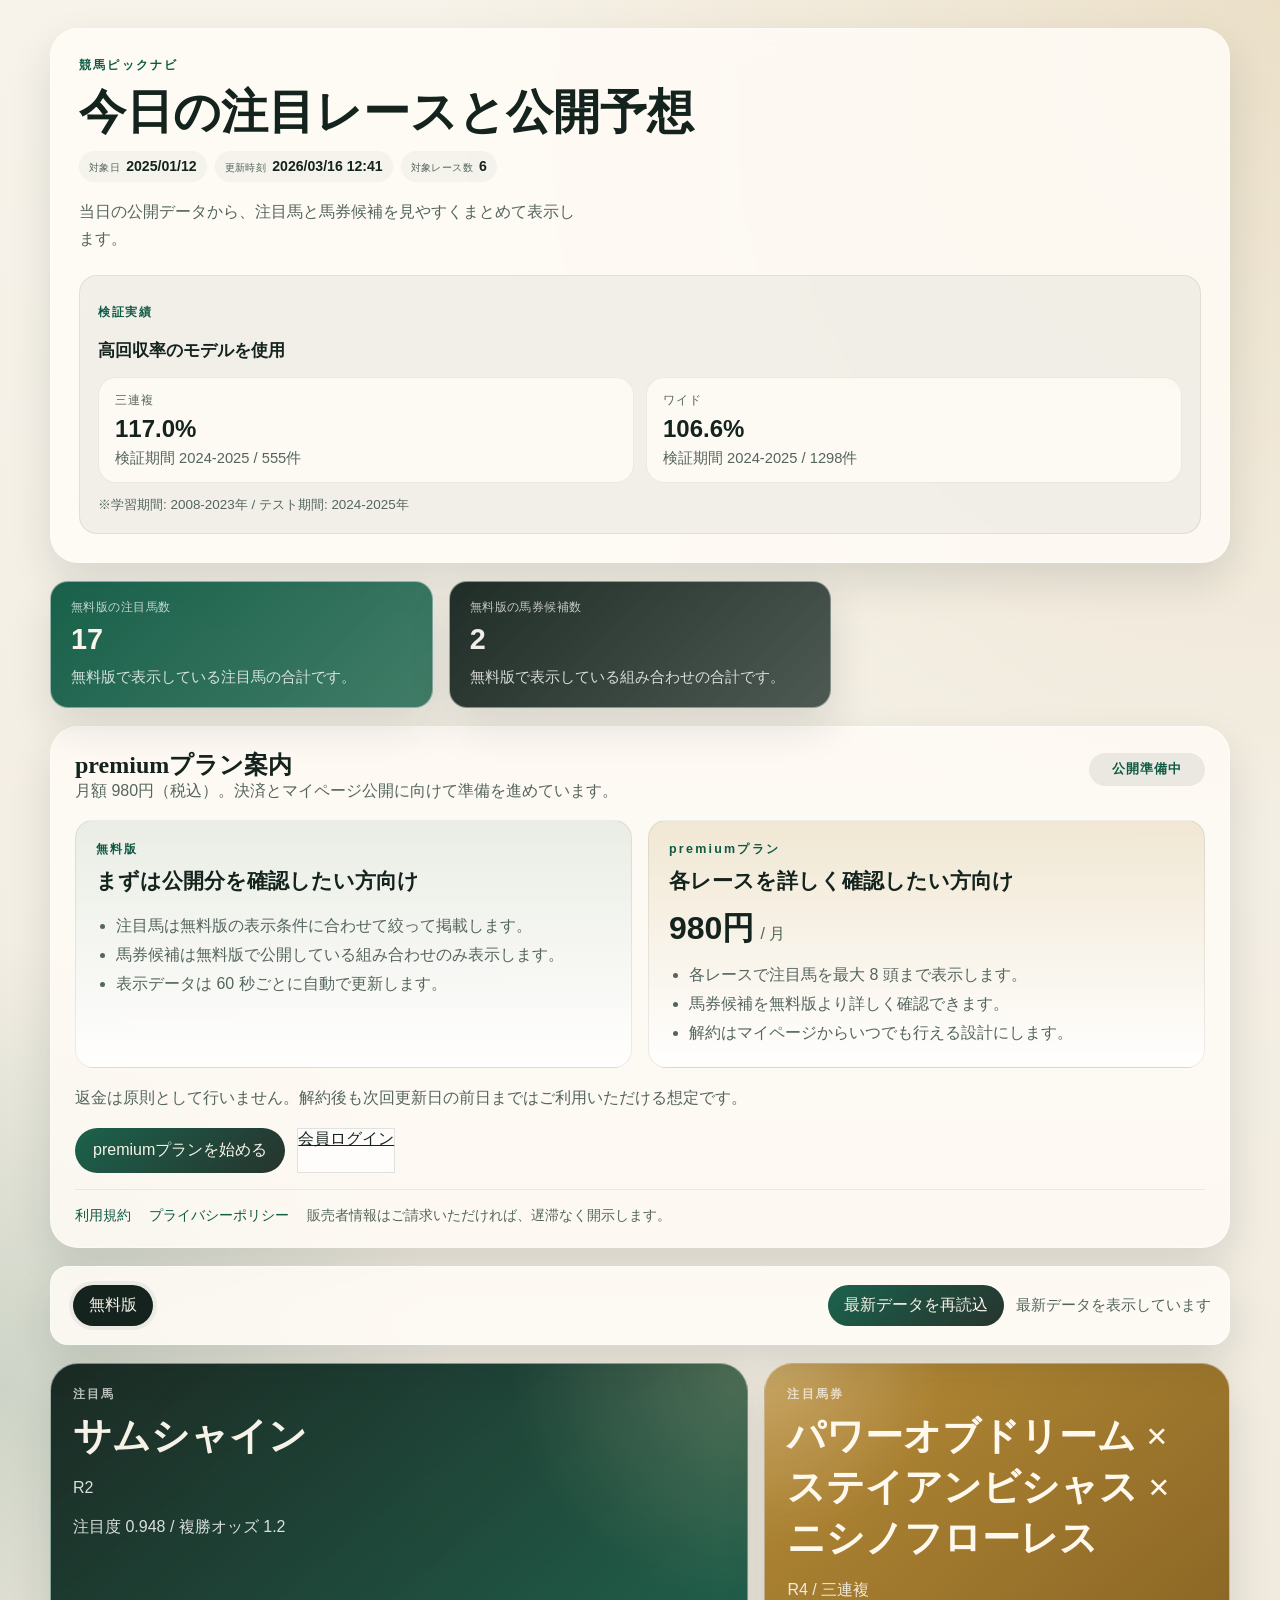
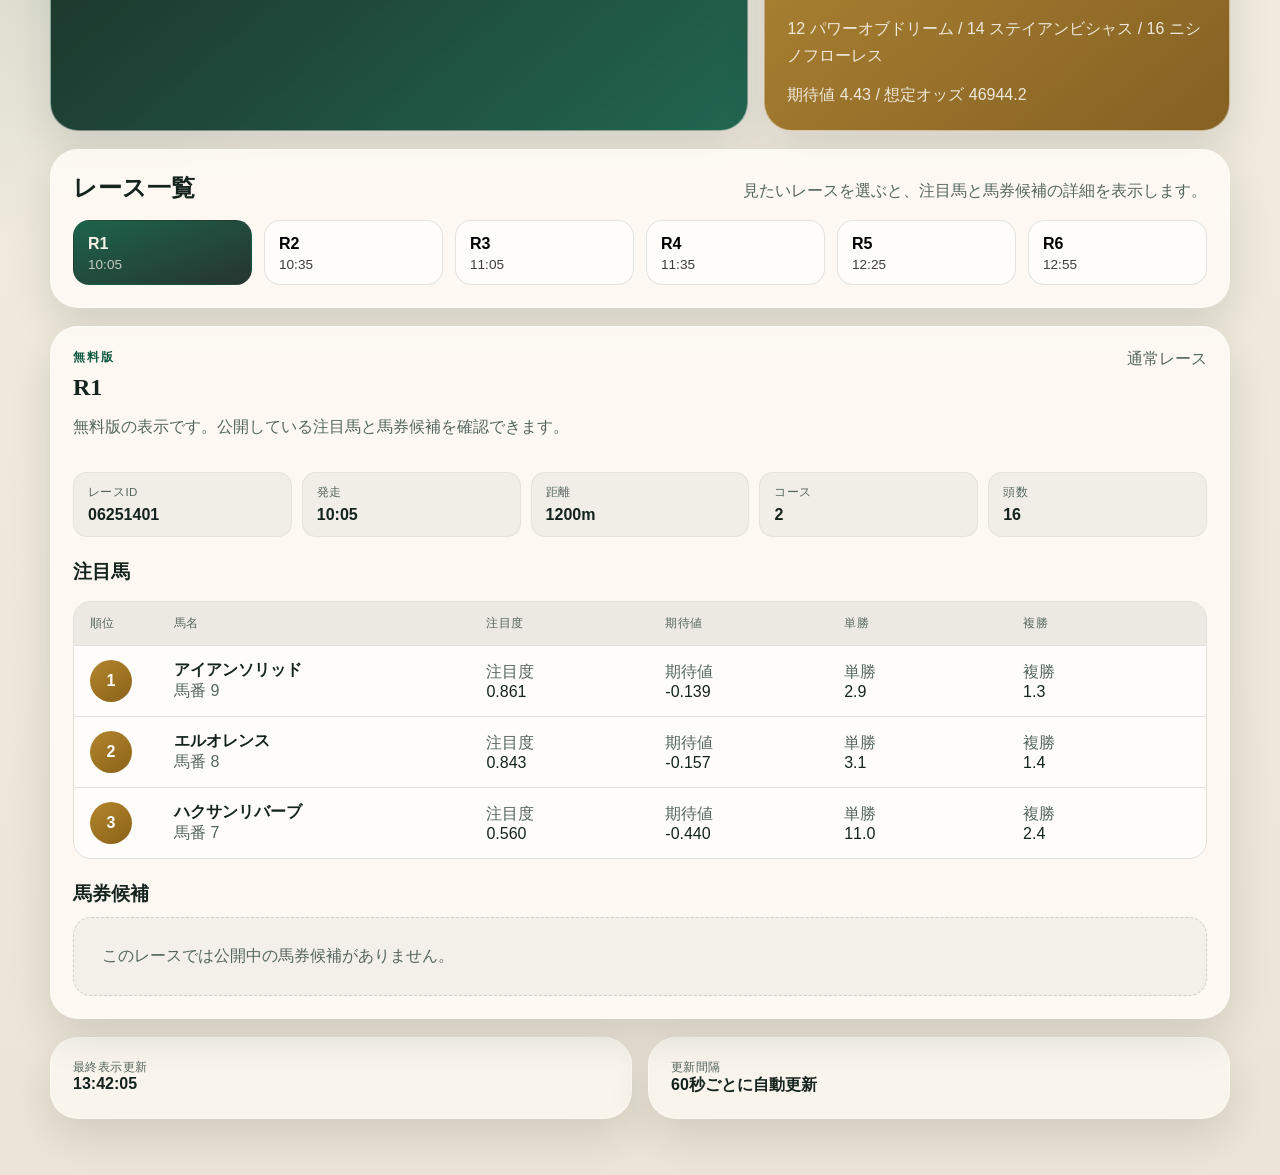
==== public/index.html @ a69fe26c "Add member account flow scaffolding" ====
<!doctype html>
<html lang="ja">
  <head>
    <meta charset="utf-8" />
    <meta name="viewport" content="width=device-width, initial-scale=1" />
    <title>競馬ピックナビ | 今日の注目レースと公開予想</title>
    <link rel="stylesheet" href="preview/styles.css" />
  </head>
  <body>
    <div class="page-shell">
      <header class="hero">
        <div class="hero-copy">
          <div class="hero-header">
            <p class="eyebrow">競馬ピックナビ</p>
            <h1>今日の注目レースと公開予想</h1>
          </div>
          <div class="hero-meta">
            <div class="stat-card">
              <span class="stat-label">対象日</span>
              <strong id="raceDate">-</strong>
            </div>
            <div class="stat-card">
              <span class="stat-label">更新時刻</span>
              <strong id="generatedAt">-</strong>
            </div>
            <div class="stat-card">
              <span class="stat-label">対象レース数</span>
              <strong id="raceCount">-</strong>
            </div>
          </div>
          <p class="hero-text">
            当日の公開データから、注目馬と馬券候補を見やすくまとめて表示します。
          </p>
          <section class="hero-proof" id="heroProof">
            <div class="proof-copy">
              <p class="proof-kicker">検証実績</p>
              <strong id="proofHeadline">高回収率のモデルを使用</strong>
            </div>
            <div class="proof-grid" id="proofGrid"></div>
            <p class="proof-footnote" id="proofFootnote">※学習期間: 2008-2023年 / テスト期間: 2024-2025年</p>
          </section>
        </div>
      </header>

      <main class="layout">
        <section class="summary-strip" id="summaryStrip">
          <article class="summary-card accent-green" id="summaryCardPublic">
            <span class="summary-label">無料版の注目馬数</span>
            <strong id="publicPickTotal">-</strong>
            <p class="summary-note">無料版で表示している注目馬の合計です。</p>
          </article>
          <article class="summary-card accent-gold" id="summaryCardPremium">
            <span class="summary-label">premiumプランの注目馬数</span>
            <strong id="premiumPickTotal">-</strong>
            <p class="summary-note">premiumプランで表示している注目馬の合計です。</p>
          </article>
          <article class="summary-card accent-ink">
            <span class="summary-label">無料版の馬券候補数</span>
            <strong id="ticketTotal">-</strong>
            <p class="summary-note">無料版で表示している組み合わせの合計です。</p>
          </article>
        </section>

        <section class="offer-shell" aria-labelledby="offerHeading">
          <div class="section-head offer-head">
            <div>
              <h2 id="offerHeading">premiumプラン案内</h2>
              <p>月額 980円（税込）。決済とマイページ公開に向けて準備を進めています。</p>
            </div>
            <div class="offer-status">公開準備中</div>
          </div>
          <div class="offer-grid">
            <article class="offer-card offer-card-free">
              <p class="eyebrow">無料版</p>
              <h3>まずは公開分を確認したい方向け</h3>
              <ul class="offer-list">
                <li>注目馬は無料版の表示条件に合わせて絞って掲載します。</li>
                <li>馬券候補は無料版で公開している組み合わせのみ表示します。</li>
                <li>表示データは 60 秒ごとに自動で更新します。</li>
              </ul>
            </article>
            <article class="offer-card offer-card-premium">
              <p class="eyebrow">premiumプラン</p>
              <h3>各レースを詳しく確認したい方向け</h3>
              <p class="offer-price"><strong>980円</strong><span> / 月</span></p>
              <ul class="offer-list">
                <li>各レースで注目馬を最大 8 頭まで表示します。</li>
                <li>馬券候補を無料版より詳しく確認できます。</li>
                <li>解約はマイページからいつでも行える設計にします。</li>
              </ul>
            </article>
          </div>
          <p class="offer-note">
            返金は原則として行いません。解約後も次回更新日の前日まではご利用いただける想定です。
          </p>
          <div class="offer-actions">
            <a class="primary-link" href="/account.html">premiumプランを始める</a>
            <a class="ghost-link" href="/account.html">会員ログイン</a>
          </div>
          <div class="site-links">
            <a href="/terms.html">利用規約</a>
            <a href="/privacy.html">プライバシーポリシー</a>
            <span>販売者情報はご請求いただければ、遅滞なく開示します。</span>
          </div>
        </section>

        <section class="controls">
          <div id="modeSwitch" class="mode-switch" role="tablist" aria-label="display mode">
            <button id="modePublic" class="mode-button is-active" type="button">無料版</button>
            <button id="modePremium" class="mode-button" type="button">premiumプラン</button>
          </div>
          <div class="control-actions">
            <button id="refreshButton" class="refresh-button" type="button">最新データを再読込</button>
            <div class="status" id="statusText">データを読み込み中です</div>
          </div>
        </section>

        <section class="feature-grid">
          <article class="feature-card feature-primary" id="featuredPickCard">
            <p class="eyebrow">注目馬</p>
            <h2>読み込み中です</h2>
            <p class="feature-copy">その日の公開予想から、評価の高い馬を先頭に表示します。</p>
          </article>
          <article class="feature-card feature-secondary" id="featuredTicketCard">
            <p class="eyebrow">注目馬券</p>
            <h2>読み込み中です</h2>
            <p class="feature-copy">公開対象の中から、期待値の高い馬券候補を表示します。</p>
          </article>
        </section>

        <section class="race-nav-section">
          <div class="section-head">
            <h2>レース一覧</h2>
            <p>見たいレースを選ぶと、注目馬と馬券候補の詳細を表示します。</p>
          </div>
          <div class="race-nav" id="raceNav"></div>
        </section>

        <section class="race-detail" id="raceDetail">
          <div class="empty-state">レースデータを読み込み中です。</div>
        </section>

        <section class="footer-strip">
          <div class="footer-card">
            <span class="summary-label">最終表示更新</span>
            <strong id="lastRefreshAt">-</strong>
          </div>
          <div class="footer-card">
            <span class="summary-label">更新間隔</span>
            <strong>60秒ごとに自動更新</strong>
          </div>
        </section>
      </main>
    </div>

    <template id="raceChipTemplate">
      <button class="race-chip" type="button">
        <span class="race-chip-num"></span>
        <span class="race-chip-meta"></span>
      </button>
    </template>

    <script src="preview/config.js"></script>
    <script src="preview/app.js" defer></script>
  </body>
</html>
---- public/preview/styles.css ----
:root {
  --bg: #f2ede4;
  --bg-panel: rgba(255, 252, 246, 0.86);
  --ink: #14231d;
  --muted: #54655d;
  --green: #0f5a43;
  --green-soft: #d7eadf;
  --gold: #b3862d;
  --gold-soft: #f1e3be;
  --line: rgba(20, 35, 29, 0.12);
  --shadow: 0 18px 42px rgba(20, 35, 29, 0.12);
  --radius-lg: 28px;
  --radius-md: 18px;
  --radius-sm: 12px;
}

* {
  box-sizing: border-box;
}

html {
  min-height: 100%;
  background:
    radial-gradient(circle at top right, rgba(179, 134, 45, 0.18), transparent 28%),
    radial-gradient(circle at left center, rgba(15, 90, 67, 0.16), transparent 24%),
    linear-gradient(180deg, #f7f3ea 0%, #ece4d6 100%);
}

body {
  margin: 0;
  color: var(--ink);
  font-family: "Avenir Next", "Hiragino Kaku Gothic ProN", "Yu Gothic", sans-serif;
}

button,
input,
select,
textarea {
  font: inherit;
}

.page-shell {
  width: min(1180px, calc(100vw - 32px));
  margin: 0 auto;
  padding: 28px 0 56px;
}

.hero {
  display: block;
}

.hero-copy,
.summary-card,
.controls,
.race-nav-section,
.race-detail {
  background: var(--bg-panel);
  backdrop-filter: blur(16px);
  border: 1px solid rgba(255, 255, 255, 0.45);
  box-shadow: var(--shadow);
}

.hero-copy {
  padding: 28px;
  border-radius: var(--radius-lg);
}

.hero-header {
  display: grid;
  gap: 6px;
}

.eyebrow {
  margin: 0 0 8px;
  color: var(--green);
  letter-spacing: 0.18em;
  font-size: 0.78rem;
  font-weight: 700;
}

.hero h1,
.section-head h2,
.detail-head h2 {
  margin: 0;
  font-family: "Hiragino Mincho ProN", "Yu Mincho", Georgia, serif;
  font-weight: 700;
}

.hero h1 {
  font-size: clamp(1.9rem, 3.7vw, 3.2rem);
  line-height: 1.04;
  max-width: none;
  white-space: nowrap;
}

.hero-meta {
  display: flex;
  flex-wrap: wrap;
  gap: 8px;
  margin-top: 14px;
}

.stat-card {
  display: inline-flex;
  align-items: baseline;
  gap: 6px;
  background: rgba(20, 35, 29, 0.04);
  border-radius: 999px;
  padding: 7px 10px;
  min-width: 0;
}

.stat-label,
.summary-label,
.meta-label,
.table-head span,
.ticket-card small {
  display: block;
  color: var(--muted);
  letter-spacing: 0.04em;
  font-size: 0.72rem;
}

.stat-label {
  font-size: 0.62rem;
}

.stat-label,
.summary-label {
  text-transform: none;
}

.stat-card strong {
  display: inline;
  margin-top: 0;
  font-size: 0.88rem;
  font-weight: 700;
}

.hero-text {
  margin: 16px 0 0;
  max-width: 56ch;
  color: var(--muted);
  line-height: 1.7;
}

.hero-proof {
  margin-top: 22px;
  padding: 18px;
  border-radius: var(--radius-md);
  background: rgba(20, 35, 29, 0.05);
  border: 1px solid rgba(20, 35, 29, 0.08);
}

.proof-copy {
  display: grid;
  gap: 6px;
}

.proof-kicker {
  color: var(--green);
  text-transform: uppercase;
  letter-spacing: 0.14em;
  font-size: 0.72rem;
  font-weight: 700;
}

.proof-copy strong {
  font-size: 1.05rem;
  line-height: 1.5;
}

.proof-grid {
  display: grid;
  grid-template-columns: repeat(2, minmax(0, 1fr));
  gap: 12px;
  margin-top: 14px;
}

.proof-card {
  padding: 14px 16px;
  border-radius: var(--radius-md);
  background: rgba(255, 252, 246, 0.84);
  border: 1px solid rgba(20, 35, 29, 0.08);
}

.proof-label {
  display: block;
  color: var(--muted);
  font-size: 0.76rem;
  letter-spacing: 0.08em;
  text-transform: uppercase;
}

.proof-card strong {
  display: block;
  margin-top: 6px;
  font-size: 1.5rem;
}

.proof-card p {
  margin: 6px 0 0;
  color: var(--muted);
  font-size: 0.92rem;
}

.proof-footnote {
  margin: 12px 0 0;
  color: var(--muted);
  font-size: 0.84rem;
  line-height: 1.5;
}

.layout {
  display: grid;
  gap: 18px;
  margin-top: 18px;
}

.summary-strip {
  display: grid;
  grid-template-columns: repeat(3, minmax(0, 1fr));
  gap: 16px;
}

.offer-shell {
  padding: 22px 24px;
  border-radius: var(--radius-lg);
  background: rgba(255, 252, 246, 0.84);
  border: 1px solid rgba(255, 255, 255, 0.45);
  box-shadow: var(--shadow);
}

.offer-head {
  align-items: center;
}

.offer-status {
  display: inline-flex;
  align-items: center;
  justify-content: center;
  min-width: 116px;
  padding: 8px 14px;
  border-radius: 999px;
  background: rgba(20, 35, 29, 0.08);
  color: var(--green);
  font-size: 0.8rem;
  font-weight: 700;
  letter-spacing: 0.08em;
}

.offer-grid {
  display: grid;
  grid-template-columns: repeat(2, minmax(0, 1fr));
  gap: 16px;
  margin-top: 18px;
}

.offer-card {
  padding: 20px;
  border-radius: var(--radius-md);
  border: 1px solid rgba(20, 35, 29, 0.08);
}

.offer-card h3 {
  margin: 0;
  font-family: "Hiragino Mincho ProN", "Yu Mincho", Georgia, serif;
  font-size: 1.3rem;
  line-height: 1.45;
}

.offer-card-free {
  background: linear-gradient(180deg, rgba(15, 90, 67, 0.08), rgba(255, 255, 255, 0.86));
}

.offer-card-premium {
  background: linear-gradient(180deg, rgba(179, 134, 45, 0.16), rgba(255, 255, 255, 0.9));
}

.offer-price {
  display: flex;
  align-items: baseline;
  gap: 6px;
  margin: 16px 0 0;
}

.offer-price strong {
  font-size: 2rem;
  line-height: 1;
}

.offer-price span {
  color: var(--muted);
}

.offer-list {
  margin: 16px 0 0;
  padding-left: 20px;
  line-height: 1.8;
  color: var(--muted);
}

.offer-note {
  margin: 16px 0 0;
  color: var(--muted);
  line-height: 1.7;
}

.offer-actions,
.account-actions {
  display: flex;
  flex-wrap: wrap;
  gap: 12px;
  margin-top: 16px;
}

.primary-link,
.button-link {
  display: inline-flex;
  align-items: center;
  justify-content: center;
  border-radius: 999px;
  padding: 12px 18px;
  text-decoration: none;
  cursor: pointer;
}

.primary-link {
  border: 0;
  background: linear-gradient(135deg, rgba(15, 90, 67, 0.95), rgba(20, 35, 29, 0.92));
  color: #f8f3e8;
}

.ghost-link {
  border: 1px solid rgba(20, 35, 29, 0.12);
  background: rgba(255, 255, 255, 0.7);
  color: var(--ink);
}

.site-links {
  display: flex;
  flex-wrap: wrap;
  gap: 14px 18px;
  margin-top: 16px;
  padding-top: 16px;
  border-top: 1px solid rgba(20, 35, 29, 0.08);
  color: var(--muted);
  font-size: 0.9rem;
}

.site-links a,
.policy-back a {
  color: var(--green);
  text-decoration: none;
}

.site-links a:hover,
.policy-back a:hover {
  text-decoration: underline;
}

.feature-grid,
.footer-strip {
  display: grid;
  gap: 16px;
}

.feature-grid {
  grid-template-columns: 1.2fr 0.8fr;
}

.footer-strip {
  grid-template-columns: repeat(2, minmax(0, 1fr));
}

.summary-card {
  padding: 18px 20px;
  border-radius: var(--radius-md);
}

.summary-card strong {
  display: block;
  margin-top: 8px;
  font-size: 1.8rem;
}

.summary-note {
  margin: 10px 0 0;
  line-height: 1.55;
  font-size: 0.92rem;
}

.accent-green {
  background: linear-gradient(135deg, rgba(15, 90, 67, 0.96), rgba(40, 108, 86, 0.88));
  color: #f9f5ea;
}

.accent-gold {
  background: linear-gradient(135deg, rgba(179, 134, 45, 0.95), rgba(136, 96, 18, 0.86));
  color: #fff7ea;
}

.accent-ink {
  background: linear-gradient(135deg, rgba(20, 35, 29, 0.95), rgba(49, 64, 58, 0.86));
  color: #f0eee8;
}

.accent-green .summary-label,
.accent-gold .summary-label,
.accent-ink .summary-label {
  color: rgba(255, 255, 255, 0.72);
}

.accent-green .summary-note,
.accent-gold .summary-note,
.accent-ink .summary-note {
  color: rgba(255, 255, 255, 0.8);
}

.controls {
  border-radius: var(--radius-md);
  padding: 14px 18px;
  display: flex;
  align-items: center;
  justify-content: space-between;
  gap: 12px;
}

.mode-switch {
  display: inline-flex;
  padding: 4px;
  background: rgba(20, 35, 29, 0.06);
  border-radius: 999px;
}

.mode-button {
  border: 0;
  background: transparent;
  padding: 10px 16px;
  border-radius: 999px;
  color: var(--muted);
  cursor: pointer;
  transition: transform 160ms ease, background 160ms ease, color 160ms ease;
}

.mode-button:hover {
  transform: translateY(-1px);
}

.mode-button.is-active {
  background: var(--ink);
  color: #f6f1e8;
}

.status {
  color: var(--muted);
  font-size: 0.95rem;
}

.control-actions {
  display: flex;
  align-items: center;
  gap: 12px;
}

.refresh-button {
  border: 0;
  background: linear-gradient(135deg, rgba(15, 90, 67, 0.95), rgba(20, 35, 29, 0.92));
  color: #f8f3e8;
  border-radius: 999px;
  padding: 10px 16px;
  cursor: pointer;
  transition: transform 160ms ease, opacity 160ms ease;
}

.refresh-button:hover {
  transform: translateY(-1px);
}

.refresh-button:disabled {
  opacity: 0.5;
  cursor: wait;
}

.race-nav-section,
.race-detail {
  border-radius: var(--radius-lg);
  padding: 22px;
}

.feature-card,
.footer-card {
  border-radius: var(--radius-lg);
  padding: 22px;
  box-shadow: var(--shadow);
  border: 1px solid rgba(255, 255, 255, 0.45);
}

.feature-card h2 {
  margin: 0;
  font-family: "Hiragino Mincho ProN", "Yu Mincho", Georgia, serif;
  font-size: clamp(1.6rem, 3vw, 2.5rem);
}

.feature-copy {
  margin: 12px 0 0;
  color: rgba(255, 255, 255, 0.84);
  line-height: 1.7;
}

.feature-primary {
  background:
    radial-gradient(circle at right top, rgba(255, 224, 168, 0.22), transparent 30%),
    linear-gradient(140deg, rgba(20, 35, 29, 0.96), rgba(15, 90, 67, 0.92));
  color: #f7f2e8;
}

.feature-secondary {
  background:
    radial-gradient(circle at left top, rgba(255, 255, 255, 0.24), transparent 30%),
    linear-gradient(140deg, rgba(179, 134, 45, 0.95), rgba(120, 81, 14, 0.9));
  color: #fff8ec;
}

.feature-primary .eyebrow,
.feature-secondary .eyebrow {
  color: rgba(255, 255, 255, 0.7);
}

.footer-card {
  background: rgba(255, 252, 246, 0.7);
}

.section-head {
  display: flex;
  align-items: baseline;
  justify-content: space-between;
  gap: 12px;
  margin-bottom: 16px;
}

.section-head p {
  margin: 0;
  color: var(--muted);
}

.race-nav {
  display: grid;
  grid-template-columns: repeat(auto-fit, minmax(148px, 1fr));
  gap: 12px;
}

.race-chip {
  border: 1px solid var(--line);
  border-radius: 16px;
  background: rgba(255, 255, 255, 0.62);
  padding: 14px 14px 12px;
  text-align: left;
  cursor: pointer;
  transition: transform 180ms ease, border-color 180ms ease, background 180ms ease;
}

.race-chip:hover {
  transform: translateY(-2px);
  border-color: rgba(15, 90, 67, 0.32);
}

.race-chip.is-active {
  background: linear-gradient(160deg, rgba(15, 90, 67, 0.94), rgba(20, 35, 29, 0.92));
  color: #f8f3e8;
  border-color: transparent;
}

.race-chip-num {
  display: block;
  font-weight: 700;
  font-size: 1rem;
}

.race-chip-meta {
  display: block;
  margin-top: 4px;
  color: inherit;
  opacity: 0.76;
  font-size: 0.85rem;
}

.detail-head {
  display: flex;
  align-items: start;
  justify-content: space-between;
  gap: 16px;
}

.detail-subline,
.mode-note,
.empty-state {
  color: var(--muted);
}

.detail-tags,
.meta-grid,
.ticket-list {
  display: grid;
  gap: 10px;
}

.detail-tags {
  grid-template-columns: repeat(auto-fit, minmax(160px, 1fr));
  margin: 18px 0 22px;
}

.meta-pill {
  padding: 12px 14px;
  border-radius: 14px;
  background: rgba(20, 35, 29, 0.05);
  border: 1px solid rgba(20, 35, 29, 0.06);
}

.meta-value {
  display: block;
  margin-top: 6px;
  font-weight: 700;
}

.picks-table {
  margin-top: 16px;
  border: 1px solid var(--line);
  border-radius: 18px;
  overflow: hidden;
}

.table-head,
.pick-row {
  display: grid;
  grid-template-columns: 72px minmax(160px, 1.8fr) repeat(4, minmax(0, 1fr));
  gap: 12px;
  align-items: center;
  padding: 14px 16px;
}

.table-head {
  background: rgba(20, 35, 29, 0.07);
}

.pick-row {
  background: rgba(255, 255, 255, 0.7);
  border-top: 1px solid var(--line);
}

.rank-badge {
  width: 42px;
  height: 42px;
  border-radius: 50%;
  display: inline-grid;
  place-items: center;
  background: linear-gradient(145deg, var(--gold), #8a6218);
  color: white;
  font-weight: 700;
}

.horse-main {
  font-weight: 700;
}

.horse-sub,
.pick-cell-muted,
.ticket-card p {
  color: var(--muted);
}

.section-split {
  display: grid;
  gap: 22px;
}

.ticket-section h3,
.picks-section h3 {
  margin: 0 0 10px;
  font-family: "Hiragino Mincho ProN", "Yu Mincho", Georgia, serif;
}

.ticket-list {
  grid-template-columns: repeat(auto-fit, minmax(240px, 1fr));
}

.ticket-card {
  padding: 16px;
  border-radius: 18px;
  background: linear-gradient(180deg, rgba(15, 90, 67, 0.08), rgba(255, 255, 255, 0.86));
  border: 1px solid rgba(15, 90, 67, 0.14);
}

.ticket-card strong {
  display: block;
  margin-top: 8px;
  font-size: 1rem;
}

.ticket-metrics {
  display: flex;
  gap: 16px;
  margin-top: 12px;
}

.ticket-metrics span {
  font-size: 0.92rem;
}

.empty-state {
  padding: 28px;
  border-radius: 18px;
  background: rgba(20, 35, 29, 0.04);
  border: 1px dashed rgba(20, 35, 29, 0.16);
}

.fade-in {
  animation: rise 300ms ease;
}

.policy-page {
  padding-top: 24px;
}

.policy-shell {
  background: var(--bg-panel);
  backdrop-filter: blur(16px);
  border: 1px solid rgba(255, 255, 255, 0.45);
  box-shadow: var(--shadow);
  border-radius: var(--radius-lg);
  padding: 28px;
}

.policy-hero h1,
.policy-section h2 {
  margin: 0;
  font-family: "Hiragino Mincho ProN", "Yu Mincho", Georgia, serif;
}

.policy-hero p {
  margin: 12px 0 0;
  max-width: 64ch;
  color: var(--muted);
  line-height: 1.8;
}

.policy-section + .policy-section {
  margin-top: 22px;
}

.policy-section h2 {
  font-size: 1.2rem;
}

.policy-section p {
  margin: 10px 0 0;
  color: var(--muted);
  line-height: 1.8;
}

.policy-list {
  margin: 10px 0 0;
  padding-left: 20px;
  color: var(--muted);
  line-height: 1.8;
}

.policy-table {
  display: grid;
  grid-template-columns: repeat(3, minmax(0, 1fr));
  gap: 12px;
  margin-top: 14px;
}

.policy-table > div {
  padding: 14px 16px;
  border-radius: 16px;
  background: rgba(20, 35, 29, 0.05);
  border: 1px solid rgba(20, 35, 29, 0.06);
}

.policy-table strong {
  display: block;
  margin-top: 6px;
  line-height: 1.6;
}

.policy-back {
  margin: 28px 0 0;
}

.account-shell {
  display: grid;
  gap: 22px;
}

.account-grid {
  display: grid;
  gap: 18px;
}

.account-card {
  padding: 22px;
  border-radius: var(--radius-md);
  background: rgba(255, 255, 255, 0.62);
  border: 1px solid rgba(20, 35, 29, 0.08);
}

.account-head h2 {
  margin: 0;
  font-family: "Hiragino Mincho ProN", "Yu Mincho", Georgia, serif;
}

.account-head p {
  margin: 8px 0 0;
  color: var(--muted);
  line-height: 1.7;
}

.account-form {
  display: grid;
  gap: 14px;
  margin-top: 18px;
}

.account-form label {
  display: grid;
  gap: 8px;
  color: var(--muted);
}

.account-form input {
  border: 1px solid rgba(20, 35, 29, 0.16);
  border-radius: 14px;
  padding: 12px 14px;
  background: rgba(255, 255, 255, 0.92);
}

.account-message {
  padding: 14px 16px;
  border-radius: 16px;
  background: rgba(20, 35, 29, 0.06);
  color: var(--ink);
}

.account-message[data-kind='error'] {
  background: rgba(162, 52, 36, 0.1);
  color: #7c2a1c;
}

@keyframes rise {
  from {
    opacity: 0;
    transform: translateY(8px);
  }
  to {
    opacity: 1;
    transform: translateY(0);
  }
}

@media (max-width: 900px) {
  .summary-strip,
  .offer-grid,
  .policy-table,
  .feature-grid,
  .footer-strip,
  .section-head,
  .detail-head {
    grid-template-columns: 1fr;
  }

  .summary-strip {
    display: grid;
  }

  .section-head,
  .detail-head,
  .controls {
    display: block;
  }

  .controls > * + * {
    margin-top: 12px;
  }

  .proof-grid {
    grid-template-columns: 1fr;
  }

  .site-links {
    display: grid;
  }
}

@media (max-width: 760px) {
  .page-shell {
    width: min(100vw - 18px, 1180px);
    padding-top: 12px;
  }

  .hero-copy,
  .race-nav-section,
  .race-detail {
    padding: 18px;
  }

  .hero h1 {
    font-size: clamp(1.25rem, 5.2vw, 1.7rem);
  }

  .hero-meta {
    gap: 6px;
  }

  .table-head {
    display: none;
  }

  .pick-row {
    grid-template-columns: 56px 1fr;
    gap: 10px 14px;
  }

  .pick-row > :nth-child(n + 3) {
    grid-column: 2;
  }

  .ticket-metrics {
    flex-direction: column;
    gap: 8px;
  }
}
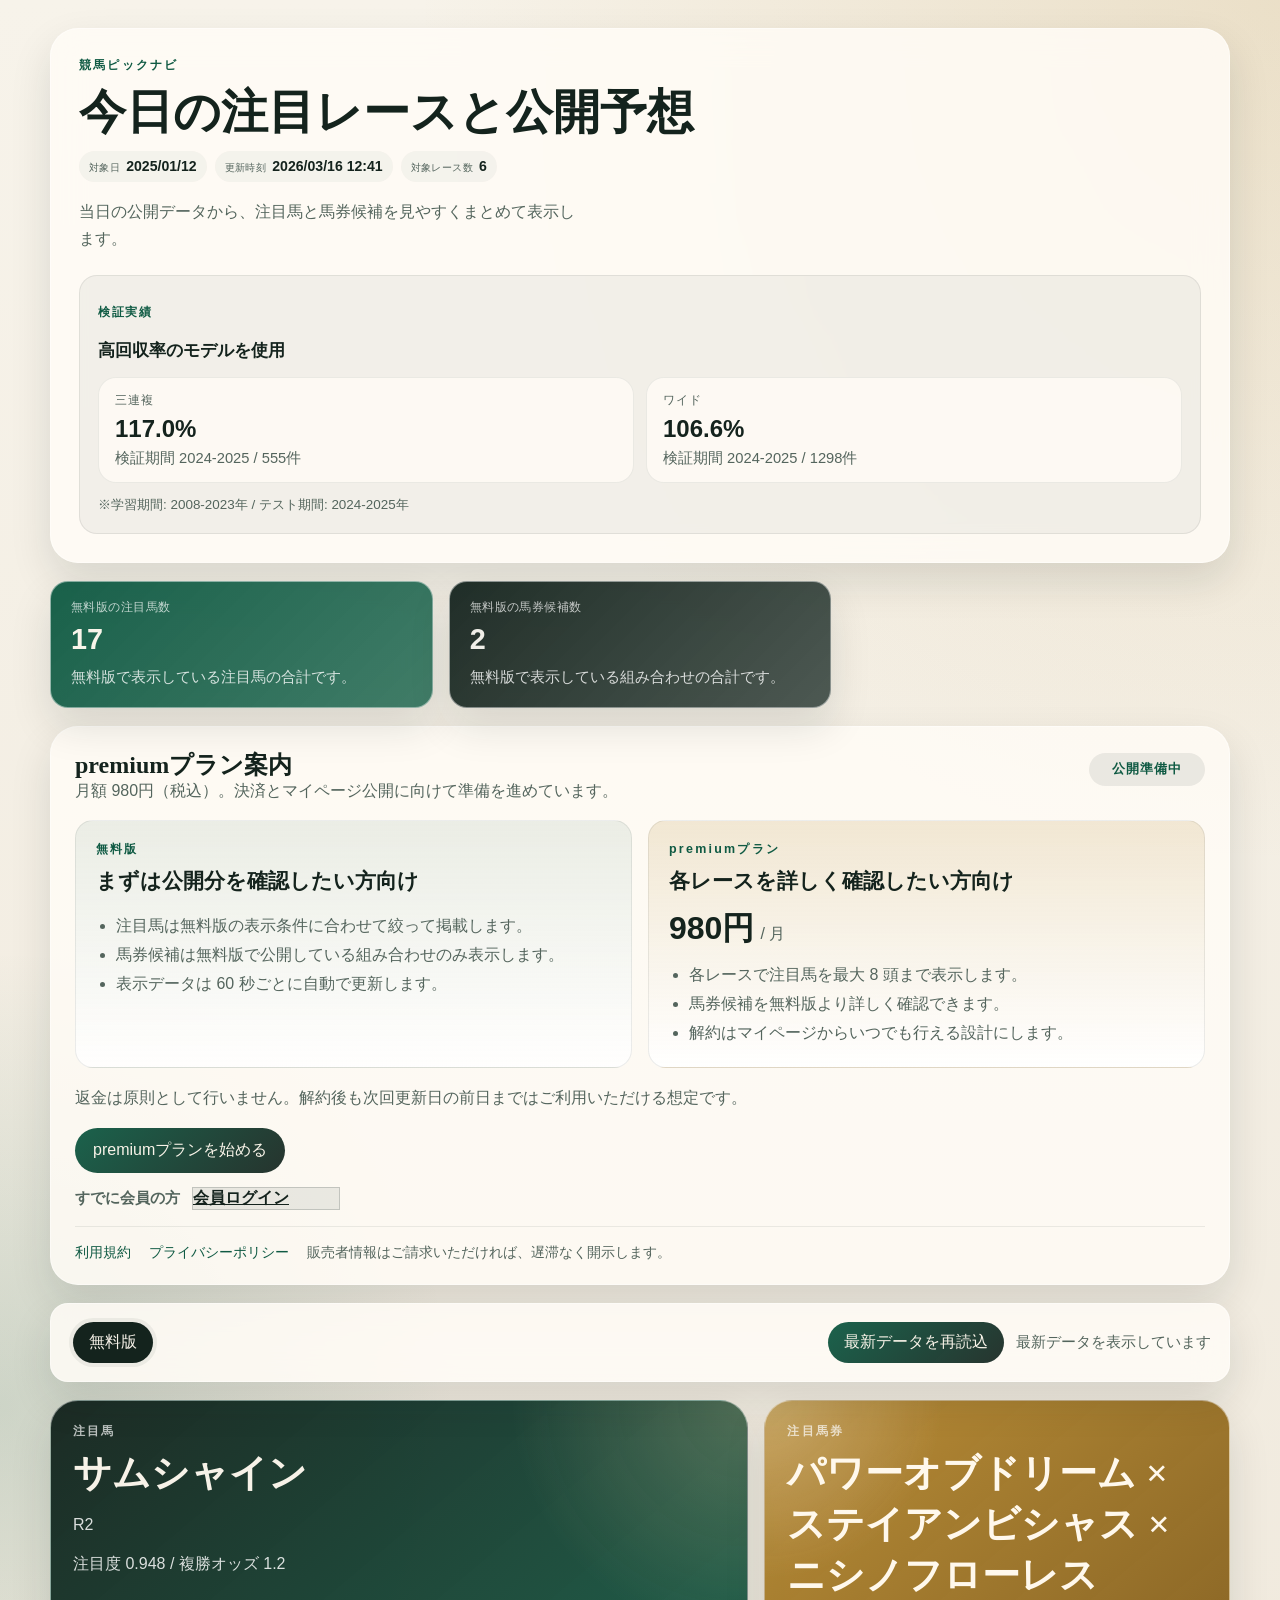
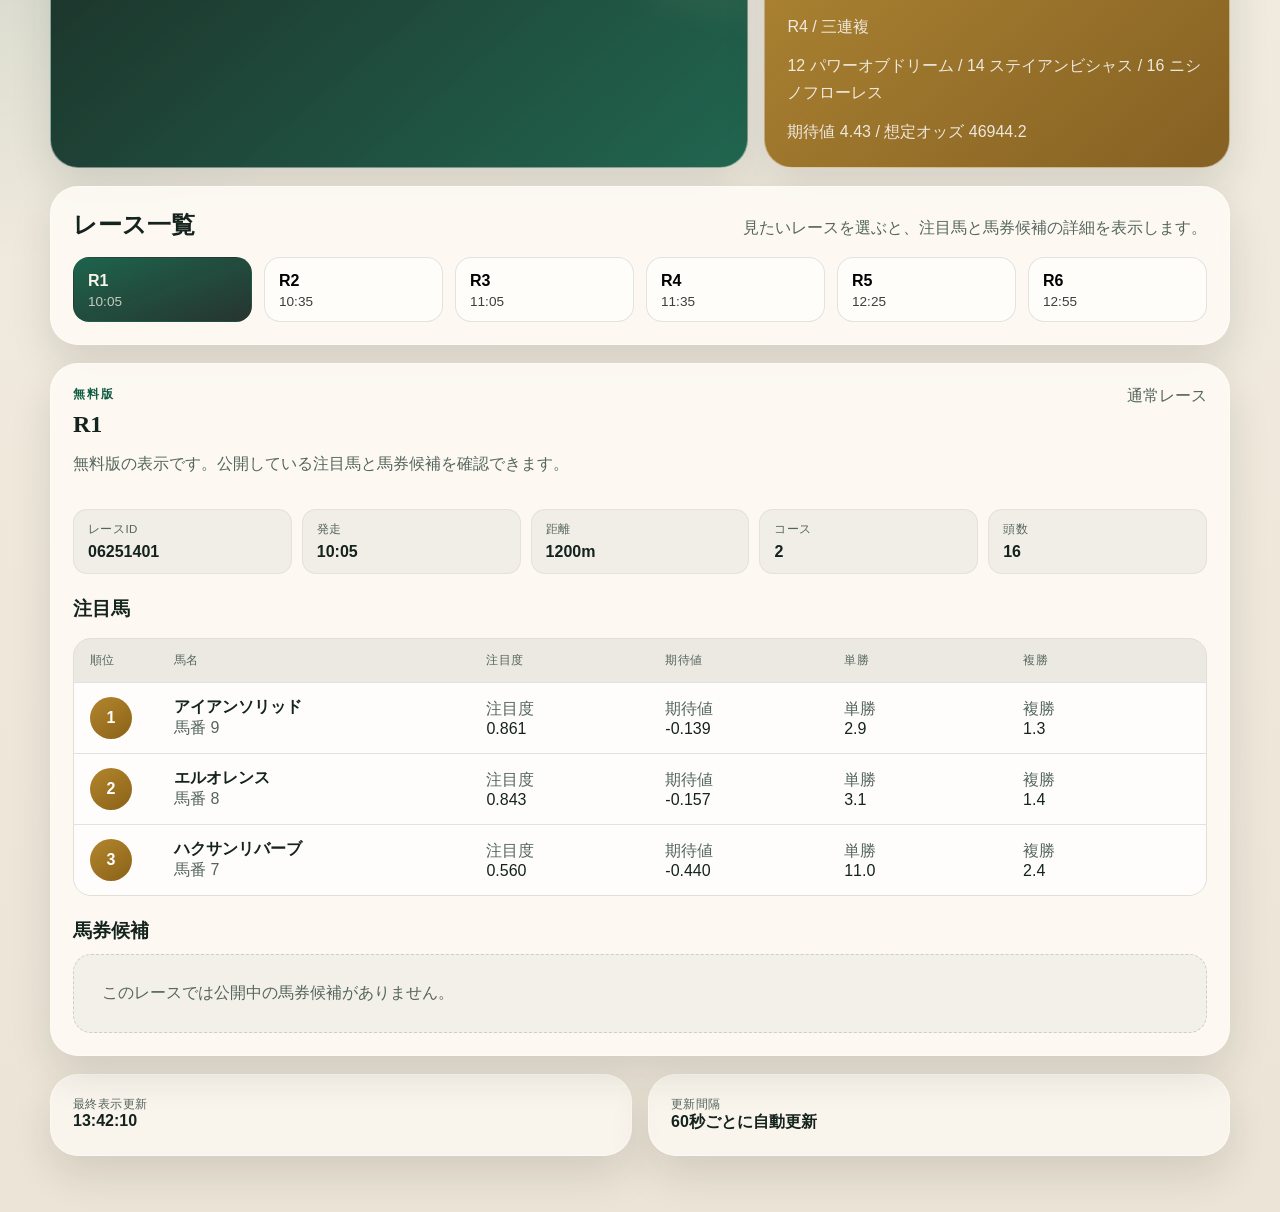
==== commit e8fbdedb: "Clarify member login button in premium section" ====
--- a/public/index.html
+++ b/public/index.html
@@ -95,7 +95,10 @@
           </p>
           <div class="offer-actions">
             <a class="primary-link" href="/account.html">premiumプランを始める</a>
-            <a class="ghost-link" href="/account.html">会員ログイン</a>
+          </div>
+          <div class="offer-login-row">
+            <span class="offer-login-label">すでに会員の方</span>
+            <a class="ghost-link offer-login-button" href="/account.html">会員ログイン</a>
           </div>
           <div class="site-links">
             <a href="/terms.html">利用規約</a>
--- a/public/preview/styles.css
+++ b/public/preview/styles.css
@@ -314,6 +314,20 @@
   margin-top: 16px;
 }
 
+.offer-login-row {
+  display: flex;
+  flex-wrap: wrap;
+  align-items: center;
+  gap: 10px 12px;
+  margin-top: 14px;
+}
+
+.offer-login-label {
+  color: var(--muted);
+  font-size: 0.94rem;
+  font-weight: 600;
+}
+
 .primary-link,
 .button-link {
   display: inline-flex;
@@ -337,6 +351,14 @@
   color: var(--ink);
 }
 
+.offer-login-button {
+  min-width: 148px;
+  justify-content: center;
+  background: rgba(20, 35, 29, 0.08);
+  border-color: rgba(20, 35, 29, 0.18);
+  font-weight: 700;
+}
+
 .site-links {
   display: flex;
   flex-wrap: wrap;
@@ -913,6 +935,14 @@
     gap: 6px;
   }
 
+  .offer-login-row {
+    align-items: stretch;
+  }
+
+  .offer-login-button {
+    width: 100%;
+  }
+
   .table-head {
     display: none;
   }
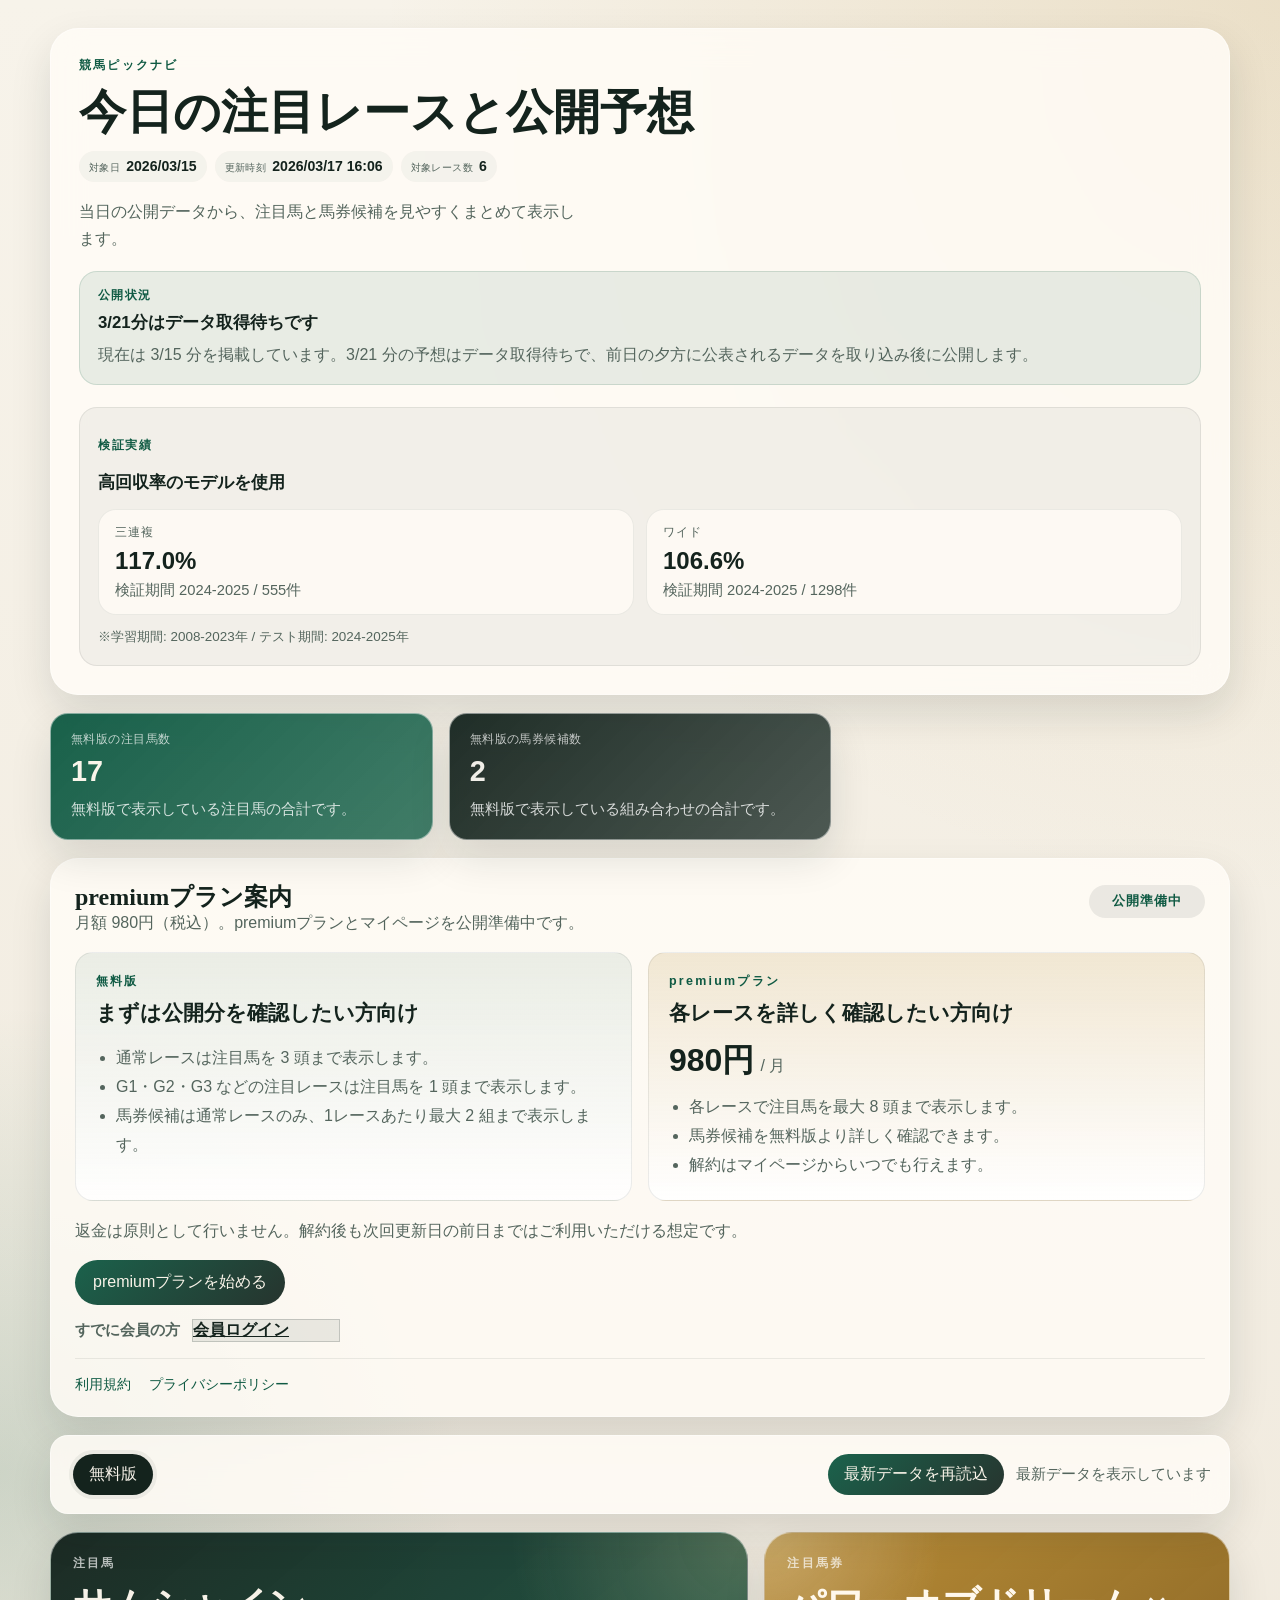
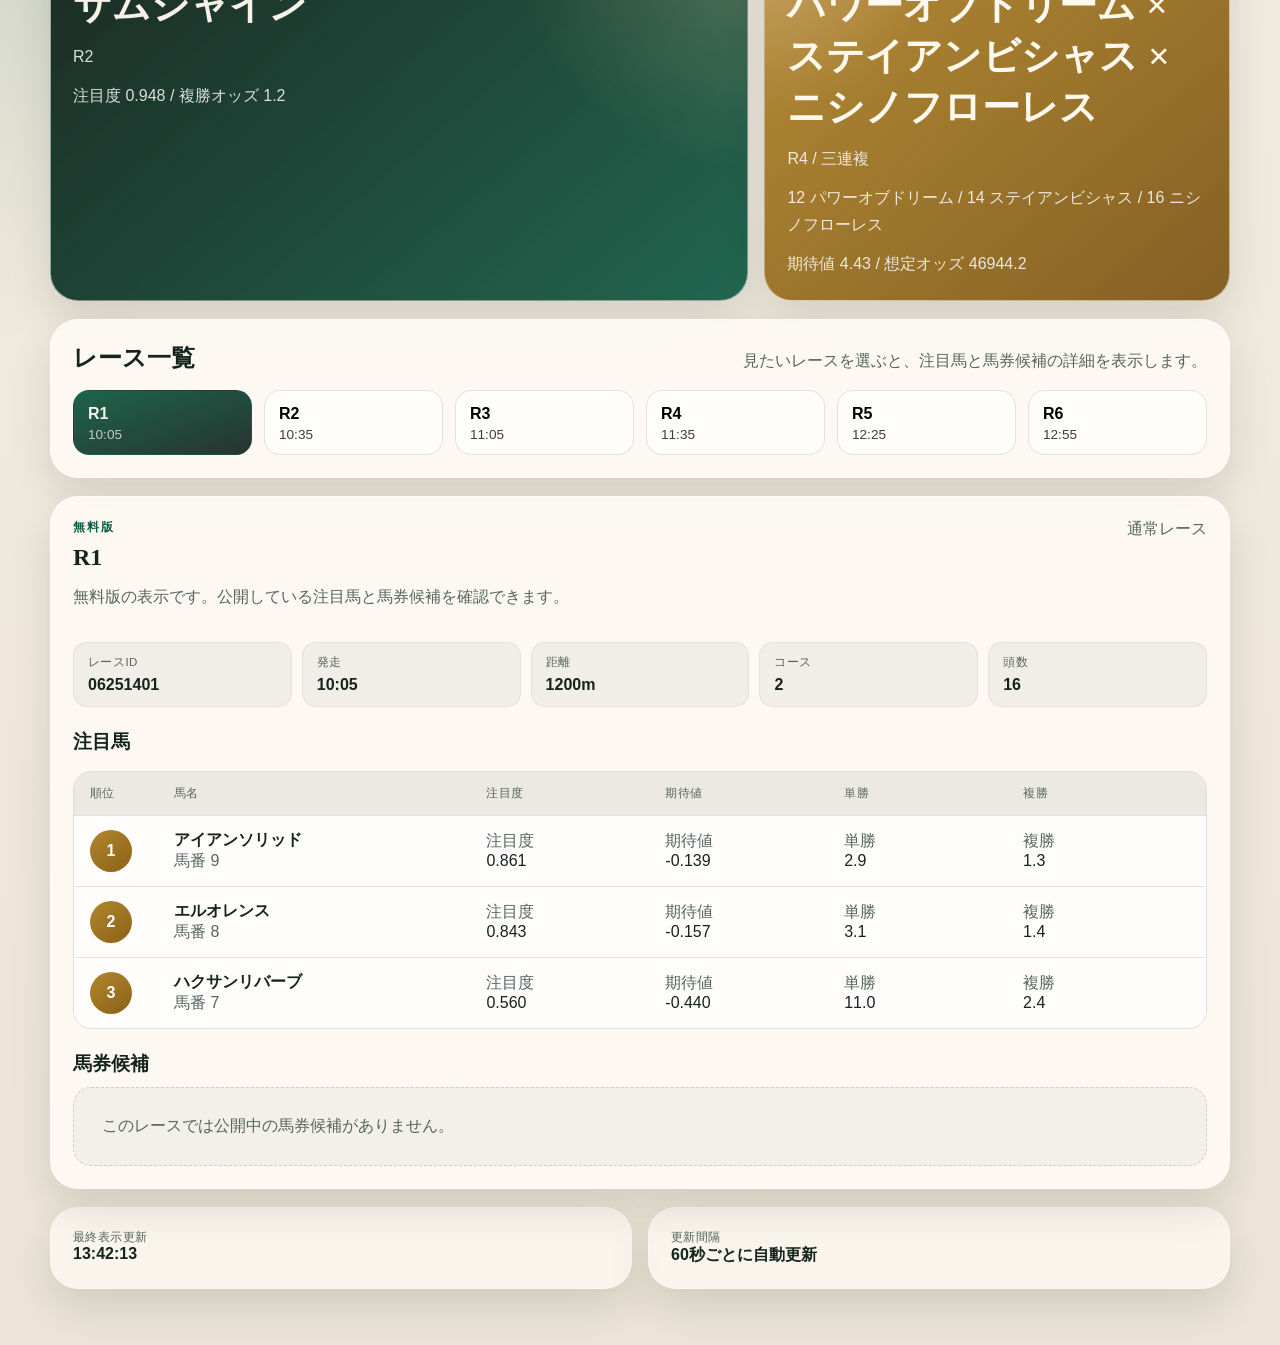
==== commit 6fed0263: "Refine premium guidance and data availability messaging" ====
--- a/public/index.html
+++ b/public/index.html
@@ -31,6 +31,11 @@
           <p class="hero-text">
             当日の公開データから、注目馬と馬券候補を見やすくまとめて表示します。
           </p>
+          <section class="publication-status" id="publicationStatus" hidden>
+            <p class="publication-kicker">公開状況</p>
+            <strong id="publicationHeadline">-</strong>
+            <p id="publicationMessage">-</p>
+          </section>
           <section class="hero-proof" id="heroProof">
             <div class="proof-copy">
               <p class="proof-kicker">検証実績</p>
@@ -65,7 +70,7 @@
           <div class="section-head offer-head">
             <div>
               <h2 id="offerHeading">premiumプラン案内</h2>
-              <p>月額 980円（税込）。決済とマイページ公開に向けて準備を進めています。</p>
+              <p>月額 980円（税込）。premiumプランとマイページを公開準備中です。</p>
             </div>
             <div class="offer-status">公開準備中</div>
           </div>
@@ -74,9 +79,9 @@
               <p class="eyebrow">無料版</p>
               <h3>まずは公開分を確認したい方向け</h3>
               <ul class="offer-list">
-                <li>注目馬は無料版の表示条件に合わせて絞って掲載します。</li>
-                <li>馬券候補は無料版で公開している組み合わせのみ表示します。</li>
-                <li>表示データは 60 秒ごとに自動で更新します。</li>
+                <li>通常レースは注目馬を 3 頭まで表示します。</li>
+                <li>G1・G2・G3 などの注目レースは注目馬を 1 頭まで表示します。</li>
+                <li>馬券候補は通常レースのみ、1レースあたり最大 2 組まで表示します。</li>
               </ul>
             </article>
             <article class="offer-card offer-card-premium">
@@ -86,7 +91,7 @@
               <ul class="offer-list">
                 <li>各レースで注目馬を最大 8 頭まで表示します。</li>
                 <li>馬券候補を無料版より詳しく確認できます。</li>
-                <li>解約はマイページからいつでも行える設計にします。</li>
+                <li>解約はマイページからいつでも行えます。</li>
               </ul>
             </article>
           </div>
@@ -103,7 +108,6 @@
           <div class="site-links">
             <a href="/terms.html">利用規約</a>
             <a href="/privacy.html">プライバシーポリシー</a>
-            <span>販売者情報はご請求いただければ、遅滞なく開示します。</span>
           </div>
         </section>
 
--- a/public/preview/styles.css
+++ b/public/preview/styles.css
@@ -144,6 +144,34 @@
   line-height: 1.7;
 }
 
+.publication-status {
+  margin-top: 18px;
+  padding: 16px 18px;
+  border-radius: var(--radius-md);
+  background: rgba(15, 90, 67, 0.09);
+  border: 1px solid rgba(15, 90, 67, 0.14);
+}
+
+.publication-kicker {
+  margin: 0;
+  color: var(--green);
+  letter-spacing: 0.12em;
+  font-size: 0.72rem;
+  font-weight: 700;
+}
+
+.publication-status strong {
+  display: block;
+  margin-top: 8px;
+  font-size: 1.05rem;
+}
+
+.publication-status p:last-child {
+  margin: 8px 0 0;
+  color: var(--muted);
+  line-height: 1.65;
+}
+
 .hero-proof {
   margin-top: 22px;
   padding: 18px;
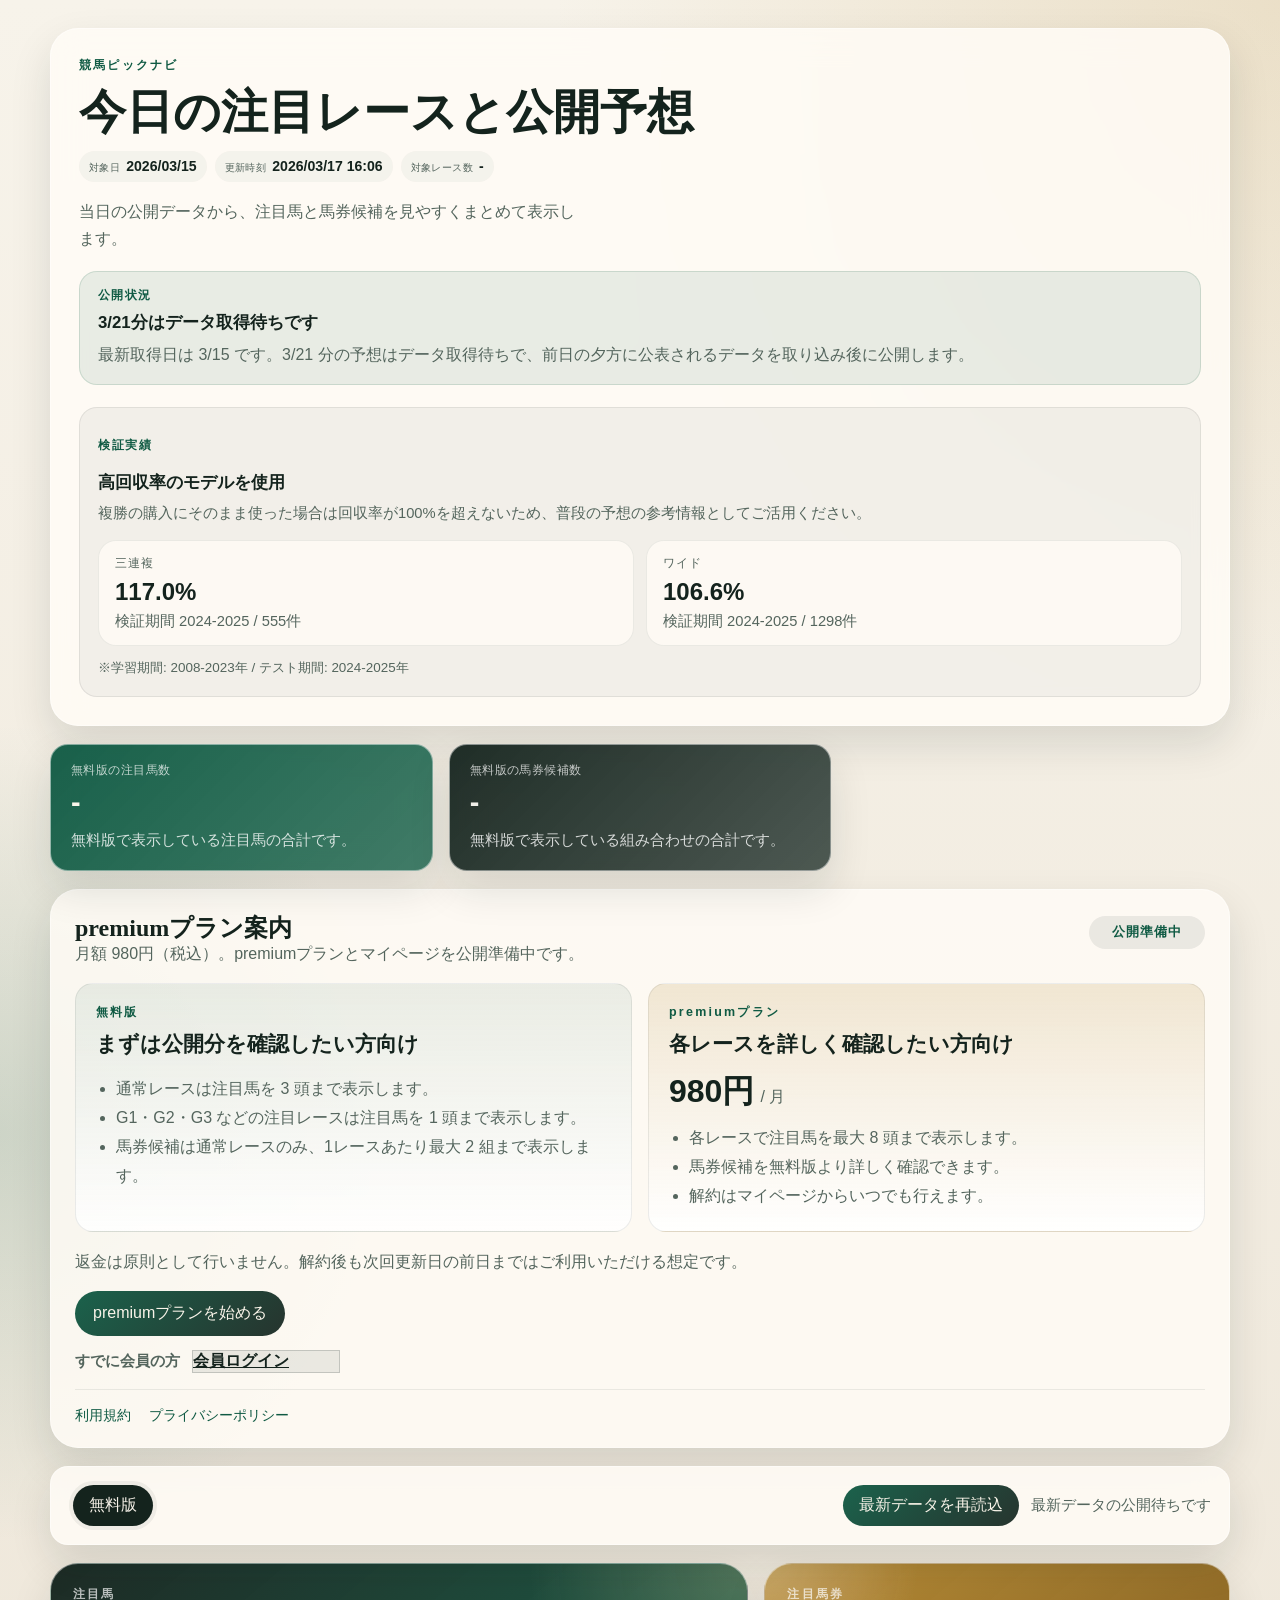
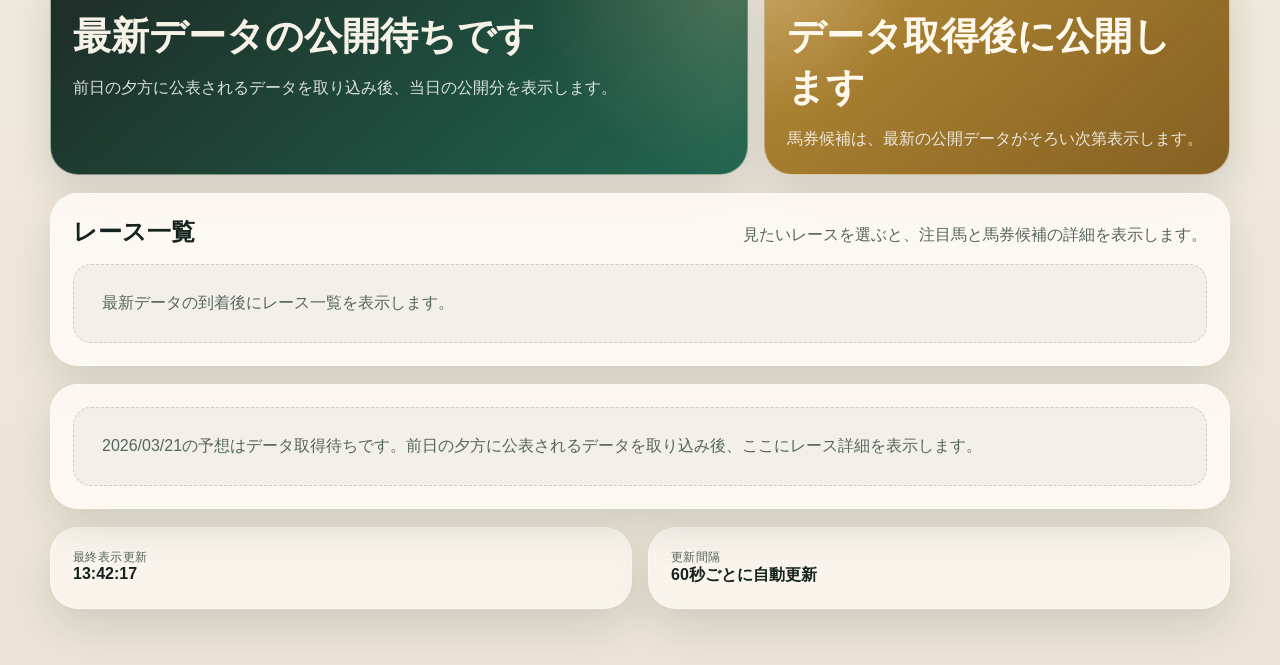
==== commit 109bd1c1: "Add proof note for place-bet usage" ====
--- a/public/index.html
+++ b/public/index.html
@@ -40,6 +40,9 @@
             <div class="proof-copy">
               <p class="proof-kicker">検証実績</p>
               <strong id="proofHeadline">高回収率のモデルを使用</strong>
+              <p class="proof-description" id="proofDescription">
+                複勝の購入にそのまま使った場合は回収率が100%を超えないため、普段の予想の参考情報としてご活用ください。
+              </p>
             </div>
             <div class="proof-grid" id="proofGrid"></div>
             <p class="proof-footnote" id="proofFootnote">※学習期間: 2008-2023年 / テスト期間: 2024-2025年</p>
--- a/public/preview/styles.css
+++ b/public/preview/styles.css
@@ -198,6 +198,13 @@
   line-height: 1.5;
 }
 
+.proof-description {
+  margin: 0;
+  color: var(--muted);
+  font-size: 0.92rem;
+  line-height: 1.7;
+}
+
 .proof-grid {
   display: grid;
   grid-template-columns: repeat(2, minmax(0, 1fr));
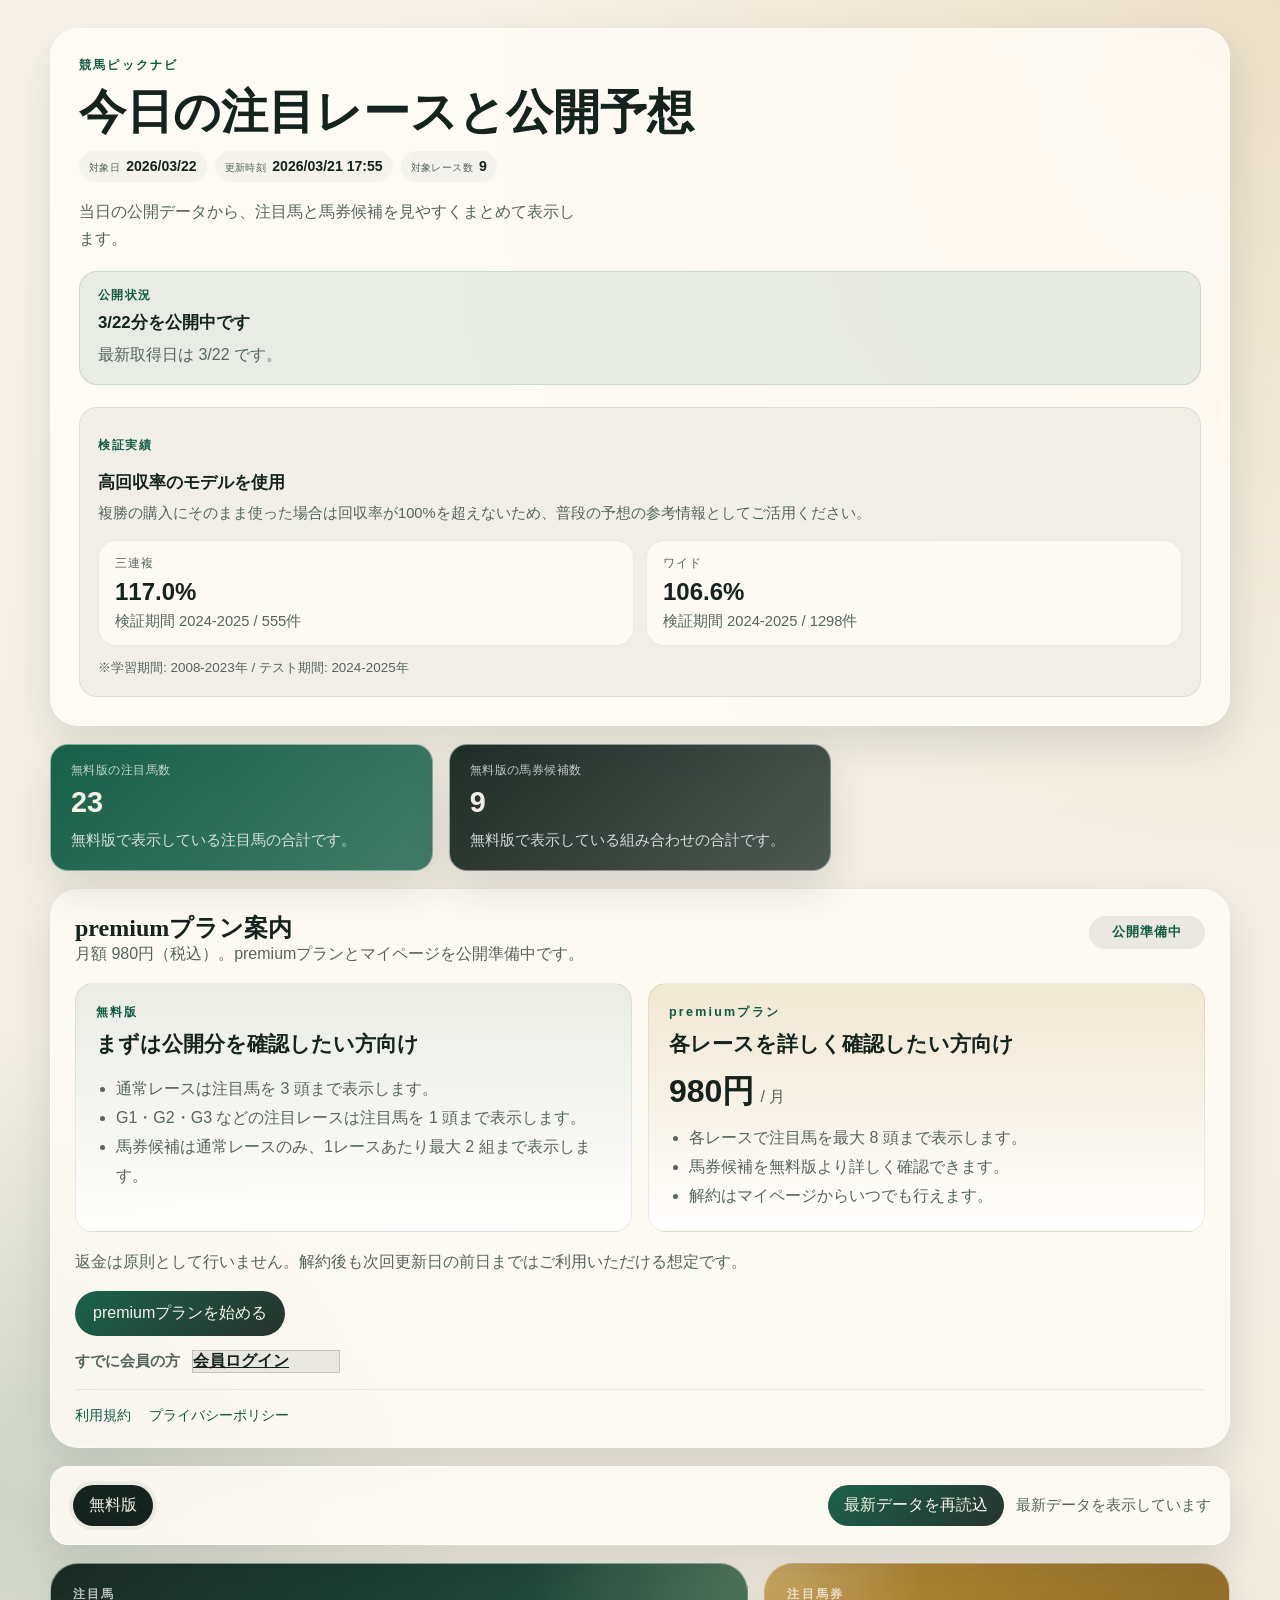
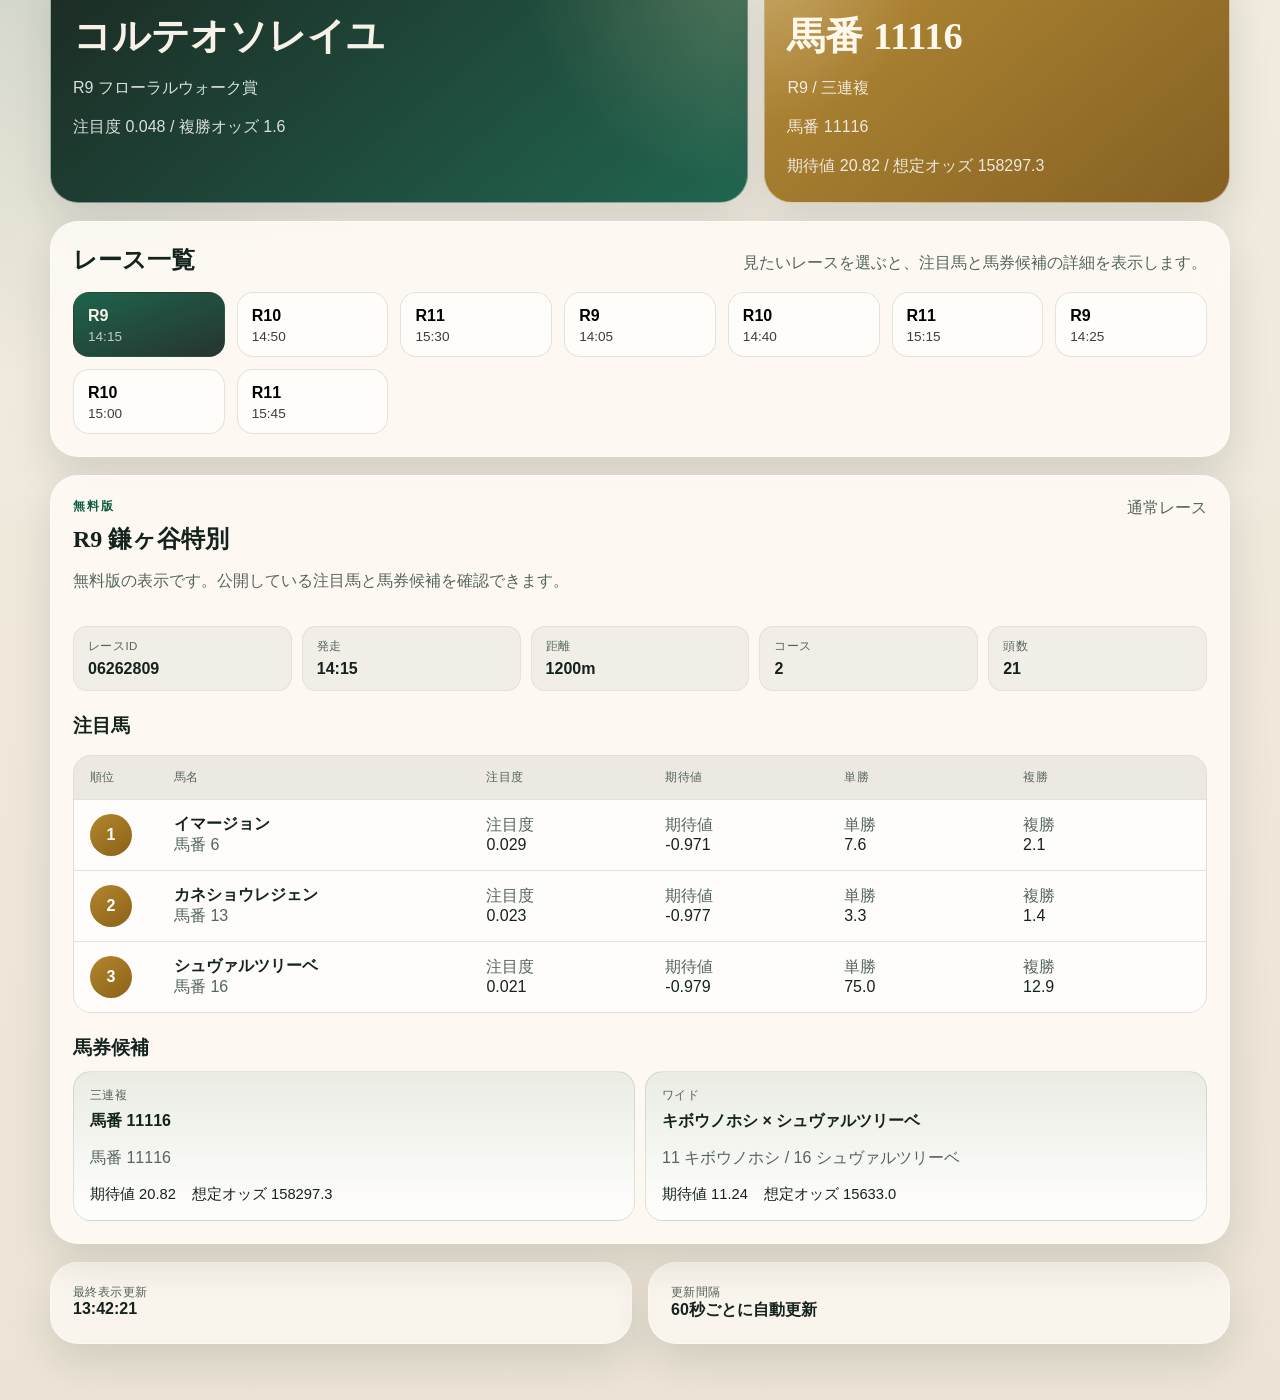
==== commit 50bc015c: "Publish site payload for 2026-03-22" ====
--- a/public/index.html
+++ b/public/index.html
@@ -7,6 +7,13 @@
     <link rel="stylesheet" href="preview/styles.css" />
   </head>
   <body>
+    <section class="maintenance-banner" id="maintenanceBanner" hidden>
+      <div class="maintenance-banner-inner">
+        <p class="maintenance-kicker">メンテナンス情報</p>
+        <strong id="maintenanceHeadline">-</strong>
+        <p id="maintenanceMessage">-</p>
+      </div>
+    </section>
     <div class="page-shell">
       <header class="hero">
         <div class="hero-copy">
--- a/public/preview/styles.css
+++ b/public/preview/styles.css
@@ -7,6 +7,8 @@
   --green-soft: #d7eadf;
   --gold: #b3862d;
   --gold-soft: #f1e3be;
+  --warn: #8b2f21;
+  --warn-soft: #f5ddd6;
   --line: rgba(20, 35, 29, 0.12);
   --shadow: 0 18px 42px rgba(20, 35, 29, 0.12);
   --radius-lg: 28px;
@@ -43,6 +45,41 @@
   width: min(1180px, calc(100vw - 32px));
   margin: 0 auto;
   padding: 28px 0 56px;
+}
+
+.maintenance-banner {
+  padding: 20px 0 0;
+}
+
+.maintenance-banner-inner {
+  width: min(1180px, calc(100vw - 32px));
+  margin: 0 auto;
+  padding: 16px 18px;
+  border-radius: var(--radius-md);
+  background: linear-gradient(135deg, rgba(139, 47, 33, 0.94), rgba(96, 29, 19, 0.96));
+  border: 1px solid rgba(139, 47, 33, 0.28);
+  box-shadow: var(--shadow);
+  color: #fff7f2;
+}
+
+.maintenance-kicker {
+  margin: 0;
+  color: rgba(255, 247, 242, 0.76);
+  letter-spacing: 0.12em;
+  font-size: 0.72rem;
+  font-weight: 700;
+}
+
+.maintenance-banner strong {
+  display: block;
+  margin-top: 8px;
+  font-size: 1.08rem;
+}
+
+.maintenance-banner p:last-child {
+  margin: 8px 0 0;
+  color: rgba(255, 247, 242, 0.9);
+  line-height: 1.65;
 }
 
 .hero {
@@ -951,8 +988,12 @@
 }
 
 @media (max-width: 760px) {
+  .maintenance-banner-inner,
   .page-shell {
     width: min(100vw - 18px, 1180px);
+  }
+
+  .page-shell {
     padding-top: 12px;
   }
 
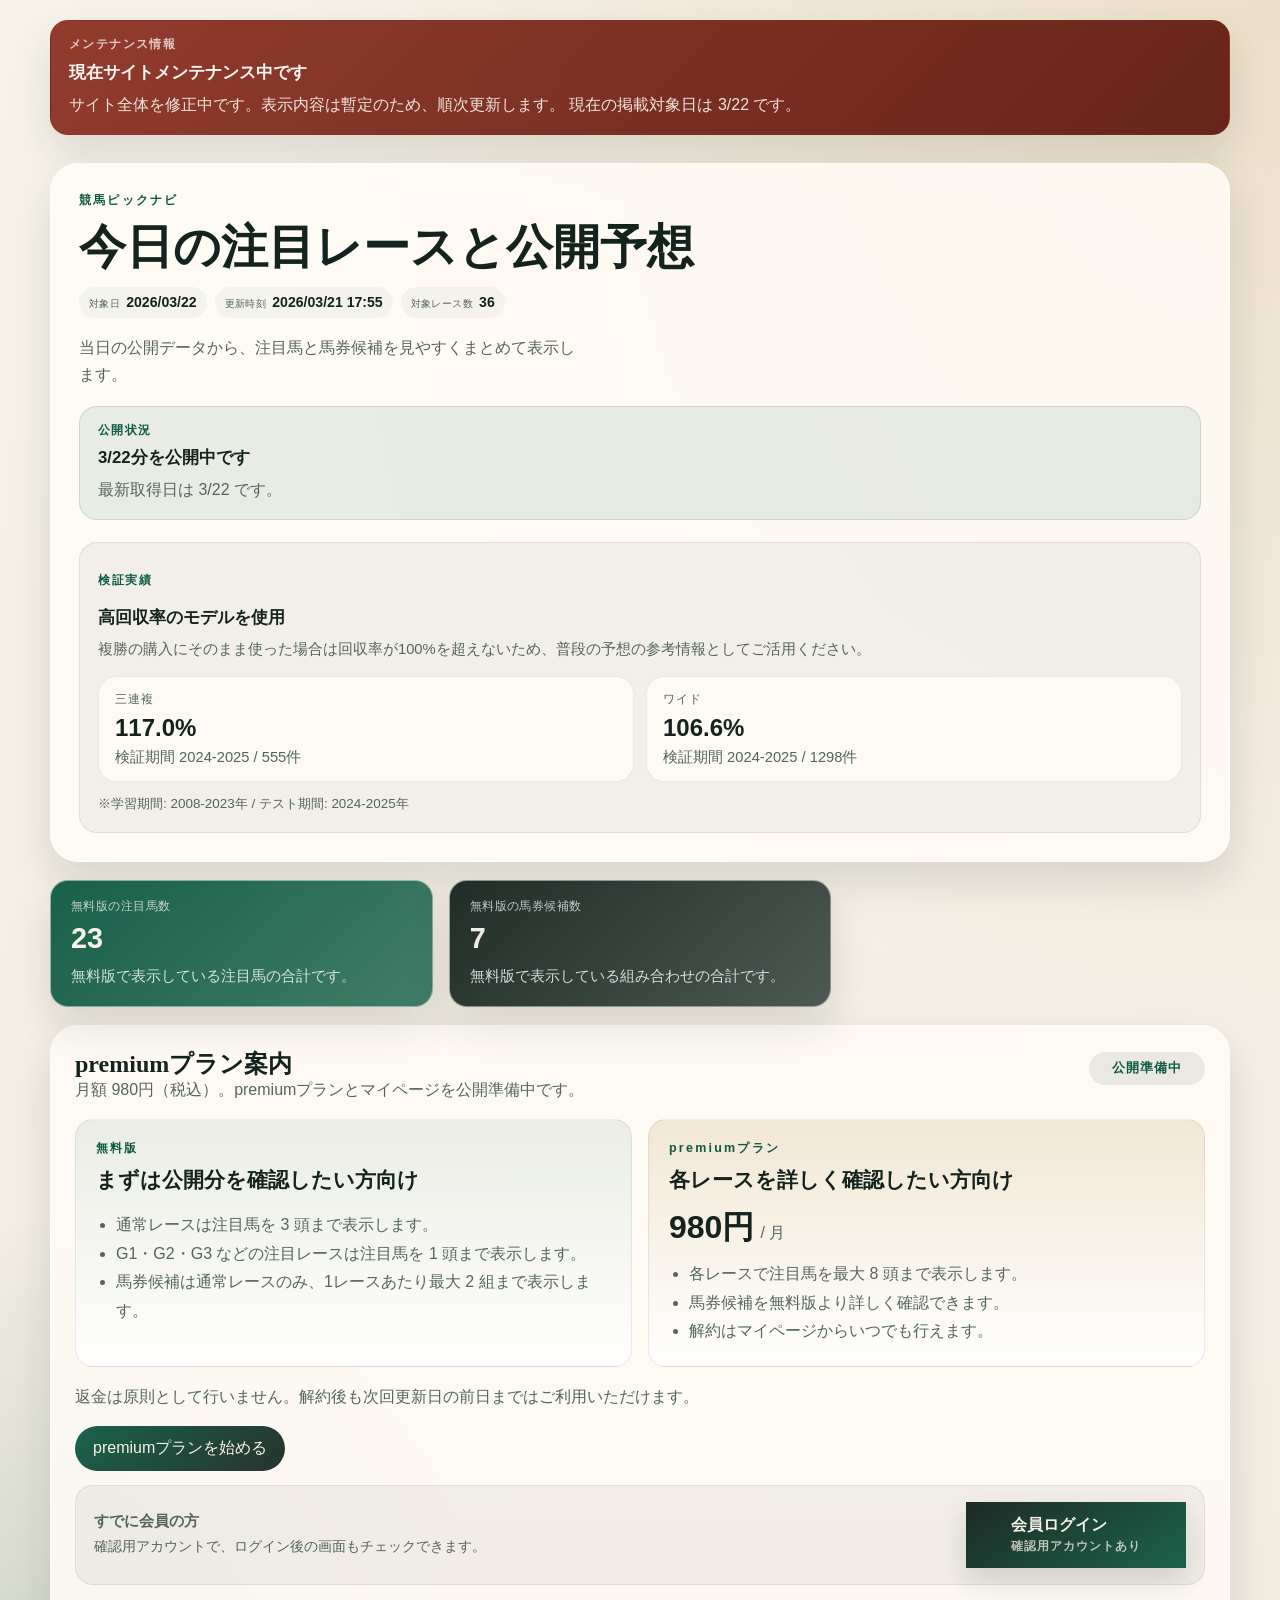
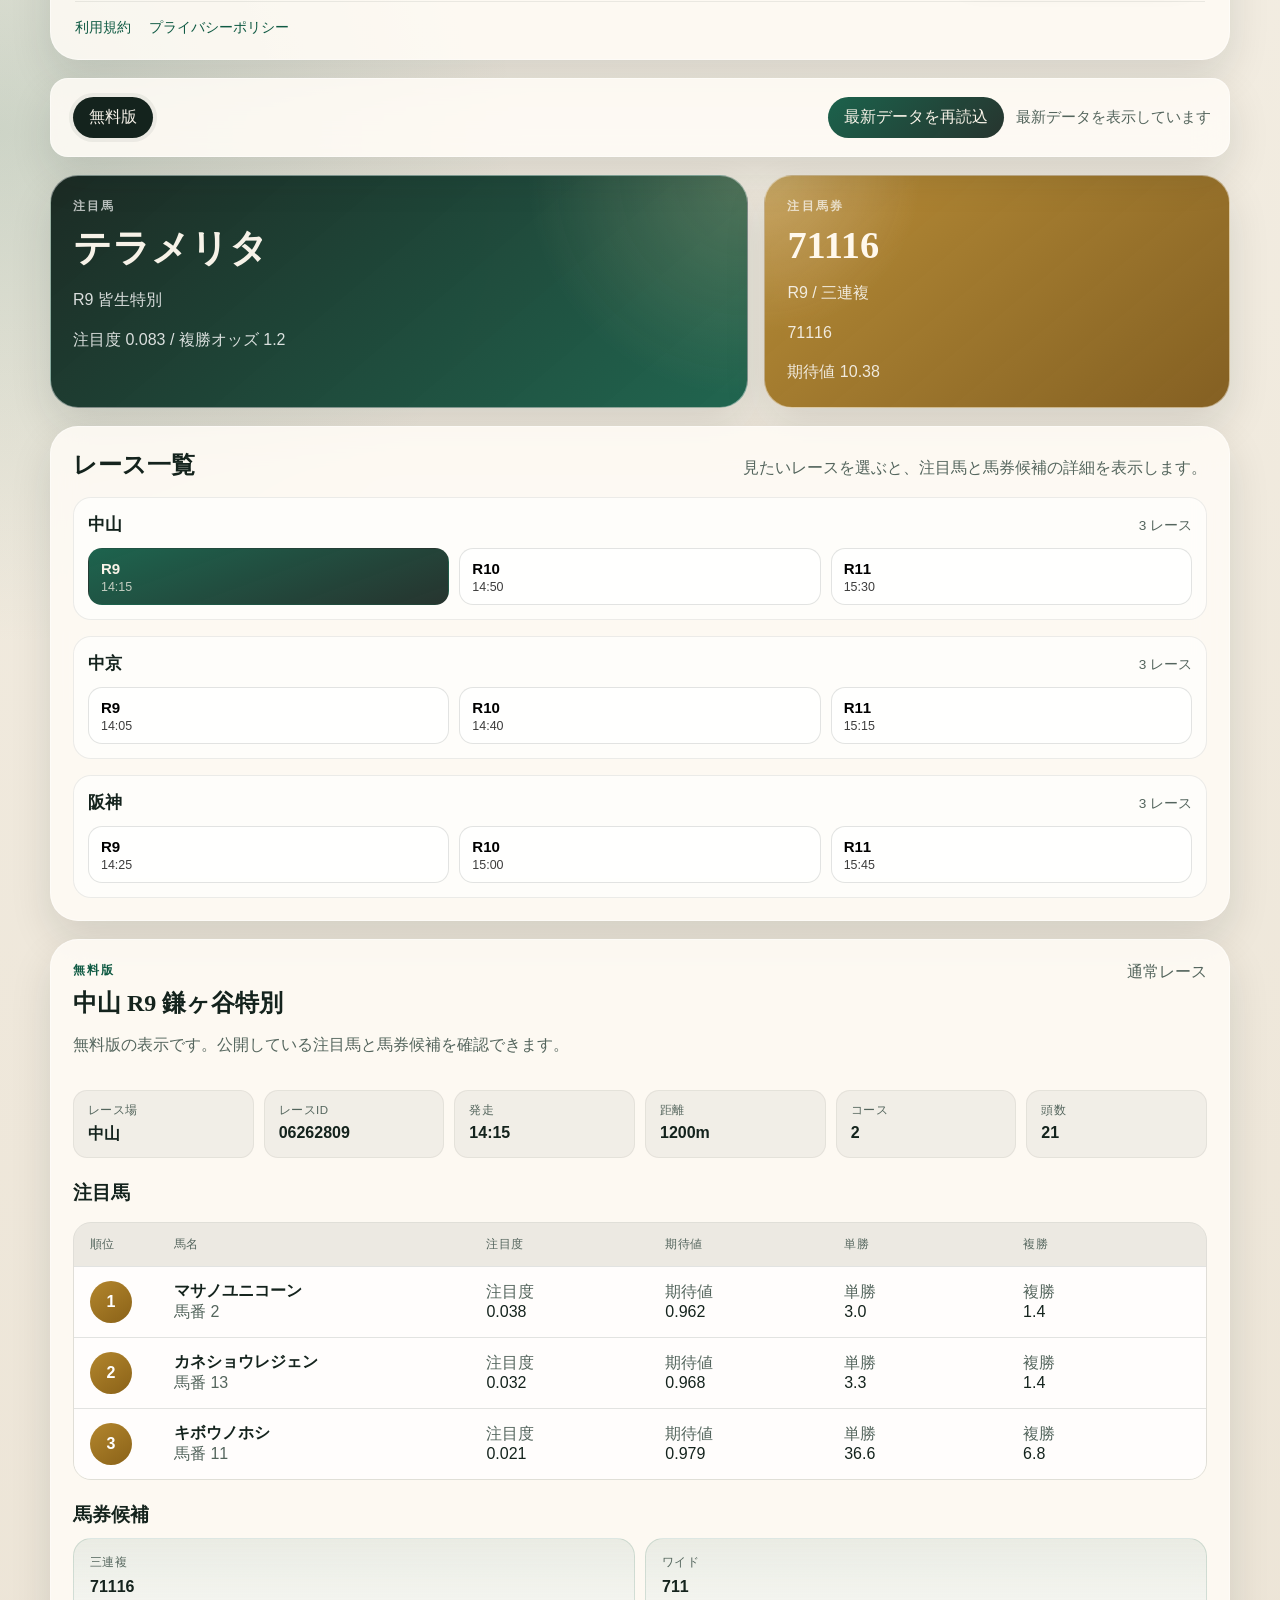
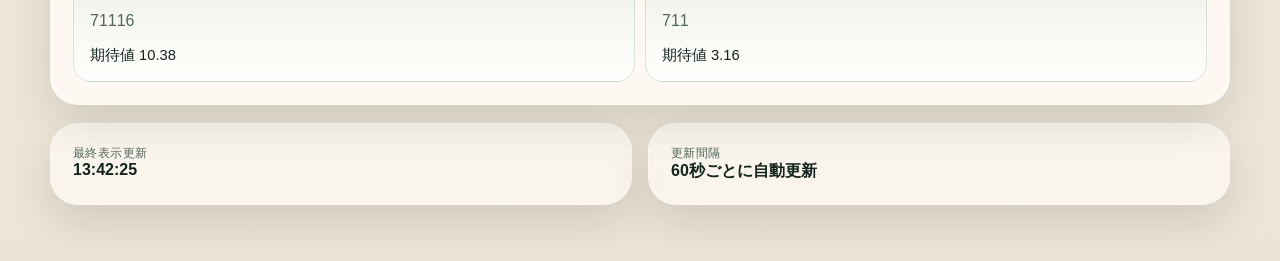
==== commit 461b2811: "Fix race display and add preview login" ====
--- a/public/index.html
+++ b/public/index.html
@@ -76,7 +76,7 @@
           </article>
         </section>
 
-        <section class="offer-shell" aria-labelledby="offerHeading">
+        <section class="offer-shell" id="offerShell" aria-labelledby="offerHeading">
           <div class="section-head offer-head">
             <div>
               <h2 id="offerHeading">premiumプラン案内</h2>
@@ -106,14 +106,20 @@
             </article>
           </div>
           <p class="offer-note">
-            返金は原則として行いません。解約後も次回更新日の前日まではご利用いただける想定です。
+            返金は原則として行いません。解約後も次回更新日の前日まではご利用いただけます。
           </p>
           <div class="offer-actions">
             <a class="primary-link" href="/account.html">premiumプランを始める</a>
           </div>
           <div class="offer-login-row">
-            <span class="offer-login-label">すでに会員の方</span>
-            <a class="ghost-link offer-login-button" href="/account.html">会員ログイン</a>
+            <div class="offer-login-copy">
+              <span class="offer-login-label">すでに会員の方</span>
+              <p>確認用アカウントで、ログイン後の画面もチェックできます。</p>
+            </div>
+            <a class="offer-login-button" href="/account.html">
+              <span class="offer-login-button-title">会員ログイン</span>
+              <span class="offer-login-button-subtitle">確認用アカウントあり</span>
+            </a>
           </div>
           <div class="site-links">
             <a href="/terms.html">利用規約</a>
--- a/public/preview/styles.css
+++ b/public/preview/styles.css
@@ -390,8 +390,25 @@
   display: flex;
   flex-wrap: wrap;
   align-items: center;
-  gap: 10px 12px;
+  justify-content: space-between;
+  gap: 14px;
   margin-top: 14px;
+  padding: 16px 18px;
+  border-radius: 18px;
+  background: rgba(20, 35, 29, 0.05);
+  border: 1px solid rgba(20, 35, 29, 0.08);
+}
+
+.offer-login-copy {
+  display: grid;
+  gap: 4px;
+}
+
+.offer-login-copy p {
+  margin: 0;
+  color: var(--muted);
+  font-size: 0.9rem;
+  line-height: 1.6;
 }
 
 .offer-login-label {
@@ -424,11 +441,27 @@
 }
 
 .offer-login-button {
-  min-width: 148px;
+  display: inline-grid;
+  gap: 3px;
+  min-width: 220px;
+  padding: 13px 18px;
   justify-content: center;
-  background: rgba(20, 35, 29, 0.08);
-  border-color: rgba(20, 35, 29, 0.18);
+  text-decoration: none;
+  background: linear-gradient(145deg, rgba(20, 35, 29, 0.96), rgba(15, 90, 67, 0.94));
+  color: #f8f3e8;
+  border: 0;
+  box-shadow: 0 14px 28px rgba(20, 35, 29, 0.14);
   font-weight: 700;
+}
+
+.offer-login-button-title {
+  font-size: 0.98rem;
+}
+
+.offer-login-button-subtitle {
+  font-size: 0.74rem;
+  letter-spacing: 0.08em;
+  color: rgba(248, 243, 232, 0.74);
 }
 
 .site-links {
@@ -640,15 +673,45 @@
 
 .race-nav {
   display: grid;
-  grid-template-columns: repeat(auto-fit, minmax(148px, 1fr));
+  gap: 16px;
+}
+
+.race-venue-group {
+  padding: 14px;
+  border-radius: 18px;
+  background: rgba(255, 255, 255, 0.56);
+  border: 1px solid rgba(20, 35, 29, 0.08);
+}
+
+.race-venue-head {
+  display: flex;
+  align-items: baseline;
+  justify-content: space-between;
   gap: 12px;
+  margin-bottom: 12px;
+}
+
+.race-venue-name {
+  font-family: "Hiragino Mincho ProN", "Yu Mincho", Georgia, serif;
+  font-size: 1.08rem;
+}
+
+.race-venue-count {
+  color: var(--muted);
+  font-size: 0.85rem;
+}
+
+.race-nav-grid {
+  display: grid;
+  grid-template-columns: repeat(auto-fit, minmax(108px, 1fr));
+  gap: 10px;
 }
 
 .race-chip {
   border: 1px solid var(--line);
-  border-radius: 16px;
+  border-radius: 14px;
   background: rgba(255, 255, 255, 0.62);
-  padding: 14px 14px 12px;
+  padding: 11px 12px 10px;
   text-align: left;
   cursor: pointer;
   transition: transform 180ms ease, border-color 180ms ease, background 180ms ease;
@@ -668,15 +731,15 @@
 .race-chip-num {
   display: block;
   font-weight: 700;
-  font-size: 1rem;
+  font-size: 0.94rem;
 }
 
 .race-chip-meta {
   display: block;
-  margin-top: 4px;
+  margin-top: 3px;
   color: inherit;
   opacity: 0.76;
-  font-size: 0.85rem;
+  font-size: 0.78rem;
 }
 
 .detail-head {
@@ -942,6 +1005,29 @@
   color: #7c2a1c;
 }
 
+.account-demo-card {
+  margin-top: 18px;
+  padding: 18px;
+  border-radius: 16px;
+  background: linear-gradient(180deg, rgba(20, 35, 29, 0.05), rgba(255, 255, 255, 0.9));
+  border: 1px solid rgba(20, 35, 29, 0.08);
+}
+
+.account-demo-card strong {
+  display: block;
+  font-size: 1.02rem;
+}
+
+.account-demo-card p:last-of-type {
+  margin: 8px 0 0;
+  color: var(--muted);
+  line-height: 1.7;
+}
+
+.account-demo-button {
+  margin-top: 14px;
+}
+
 @keyframes rise {
   from {
     opacity: 0;
@@ -1013,10 +1099,52 @@
 
   .offer-login-row {
     align-items: stretch;
+    padding: 14px;
   }
 
   .offer-login-button {
     width: 100%;
+    min-width: 0;
+  }
+
+  .race-nav {
+    gap: 12px;
+  }
+
+  .race-venue-group {
+    padding: 12px;
+    border-radius: 14px;
+  }
+
+  .race-venue-head {
+    margin-bottom: 10px;
+  }
+
+  .race-venue-name {
+    font-size: 0.98rem;
+  }
+
+  .race-venue-count {
+    font-size: 0.76rem;
+  }
+
+  .race-nav-grid {
+    grid-template-columns: repeat(4, minmax(0, 1fr));
+    gap: 8px;
+  }
+
+  .race-chip {
+    padding: 9px 8px 8px;
+    border-radius: 12px;
+  }
+
+  .race-chip-num {
+    font-size: 0.82rem;
+  }
+
+  .race-chip-meta {
+    margin-top: 2px;
+    font-size: 0.7rem;
   }
 
   .table-head {
@@ -1036,4 +1164,8 @@
     flex-direction: column;
     gap: 8px;
   }
-}
+
+  .account-demo-button {
+    width: 100%;
+  }
+}
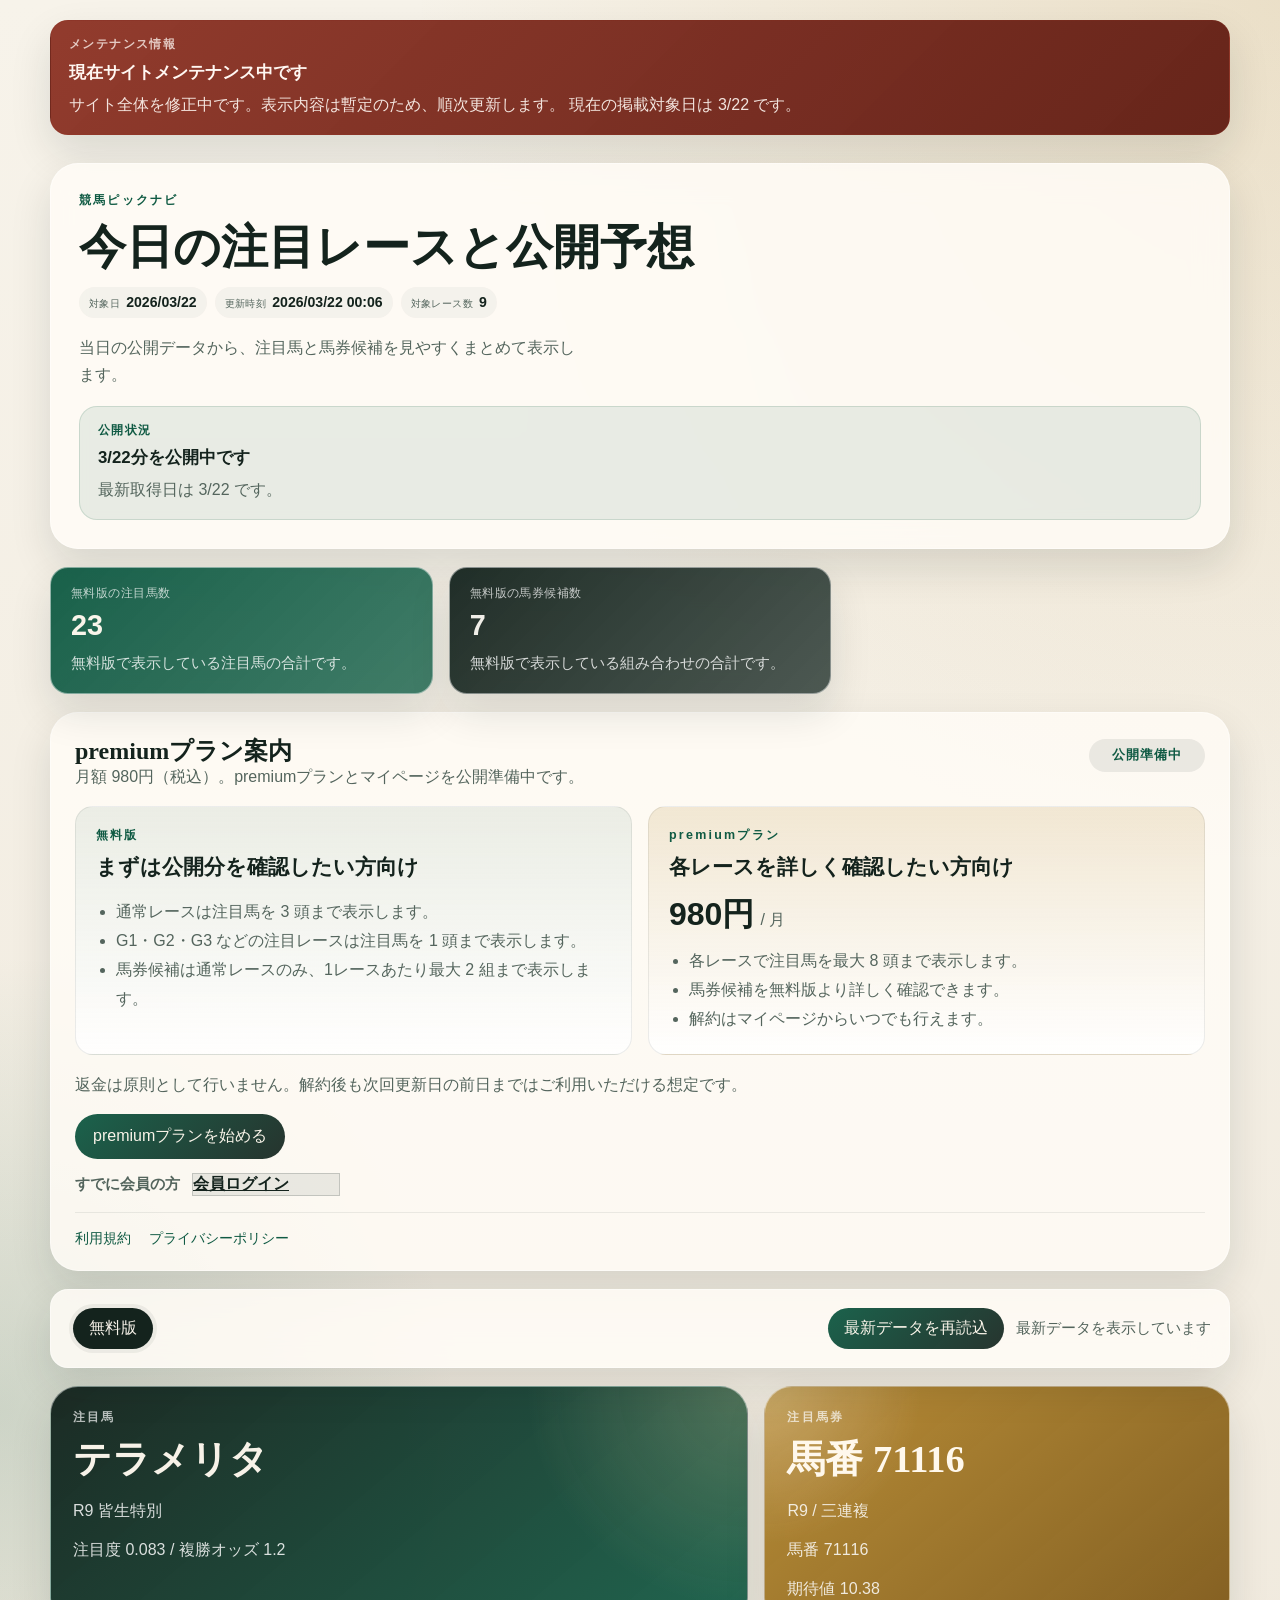
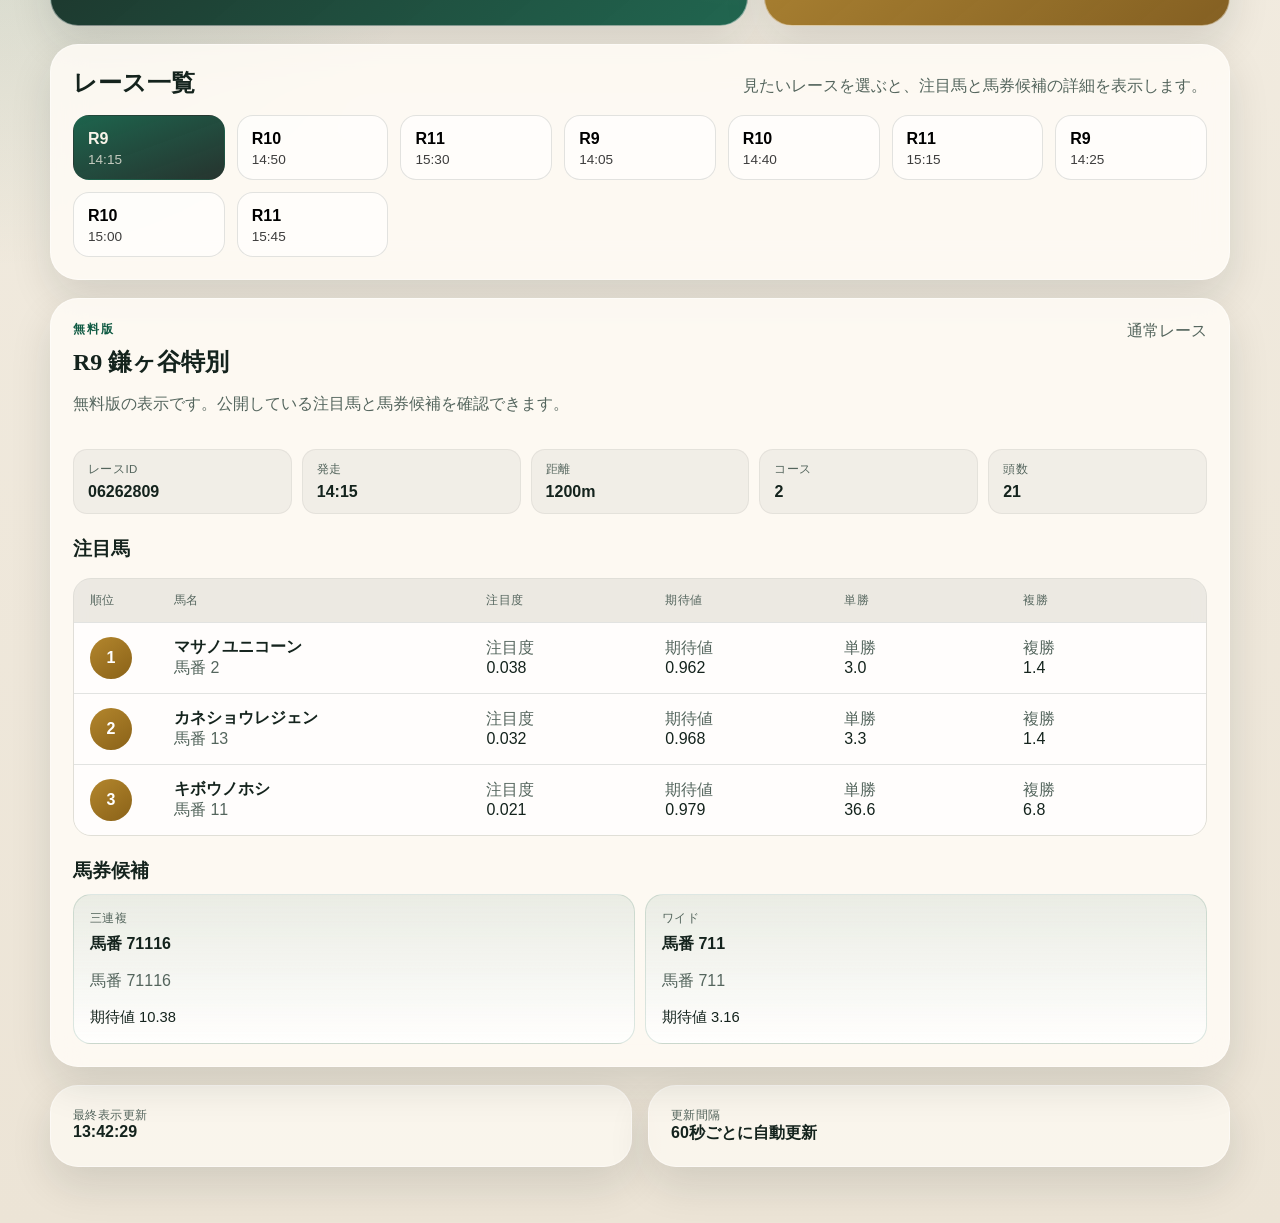
==== commit 78e79e3e: "Auto publish site payload 2026-03-22 00:23 JST" ====
--- a/public/index.html
+++ b/public/index.html
@@ -76,7 +76,7 @@
           </article>
         </section>
 
-        <section class="offer-shell" id="offerShell" aria-labelledby="offerHeading">
+        <section class="offer-shell" aria-labelledby="offerHeading">
           <div class="section-head offer-head">
             <div>
               <h2 id="offerHeading">premiumプラン案内</h2>
@@ -106,20 +106,14 @@
             </article>
           </div>
           <p class="offer-note">
-            返金は原則として行いません。解約後も次回更新日の前日まではご利用いただけます。
+            返金は原則として行いません。解約後も次回更新日の前日まではご利用いただける想定です。
           </p>
           <div class="offer-actions">
             <a class="primary-link" href="/account.html">premiumプランを始める</a>
           </div>
           <div class="offer-login-row">
-            <div class="offer-login-copy">
-              <span class="offer-login-label">すでに会員の方</span>
-              <p>確認用アカウントで、ログイン後の画面もチェックできます。</p>
-            </div>
-            <a class="offer-login-button" href="/account.html">
-              <span class="offer-login-button-title">会員ログイン</span>
-              <span class="offer-login-button-subtitle">確認用アカウントあり</span>
-            </a>
+            <span class="offer-login-label">すでに会員の方</span>
+            <a class="ghost-link offer-login-button" href="/account.html">会員ログイン</a>
           </div>
           <div class="site-links">
             <a href="/terms.html">利用規約</a>
--- a/public/preview/styles.css
+++ b/public/preview/styles.css
@@ -390,25 +390,8 @@
   display: flex;
   flex-wrap: wrap;
   align-items: center;
-  justify-content: space-between;
-  gap: 14px;
+  gap: 10px 12px;
   margin-top: 14px;
-  padding: 16px 18px;
-  border-radius: 18px;
-  background: rgba(20, 35, 29, 0.05);
-  border: 1px solid rgba(20, 35, 29, 0.08);
-}
-
-.offer-login-copy {
-  display: grid;
-  gap: 4px;
-}
-
-.offer-login-copy p {
-  margin: 0;
-  color: var(--muted);
-  font-size: 0.9rem;
-  line-height: 1.6;
 }
 
 .offer-login-label {
@@ -441,27 +424,11 @@
 }
 
 .offer-login-button {
-  display: inline-grid;
-  gap: 3px;
-  min-width: 220px;
-  padding: 13px 18px;
+  min-width: 148px;
   justify-content: center;
-  text-decoration: none;
-  background: linear-gradient(145deg, rgba(20, 35, 29, 0.96), rgba(15, 90, 67, 0.94));
-  color: #f8f3e8;
-  border: 0;
-  box-shadow: 0 14px 28px rgba(20, 35, 29, 0.14);
-  font-weight: 700;
-}
-
-.offer-login-button-title {
-  font-size: 0.98rem;
-}
-
-.offer-login-button-subtitle {
-  font-size: 0.74rem;
-  letter-spacing: 0.08em;
-  color: rgba(248, 243, 232, 0.74);
+  background: rgba(20, 35, 29, 0.08);
+  border-color: rgba(20, 35, 29, 0.18);
+  font-weight: 700;
 }
 
 .site-links {
@@ -673,45 +640,15 @@
 
 .race-nav {
   display: grid;
-  gap: 16px;
-}
-
-.race-venue-group {
-  padding: 14px;
-  border-radius: 18px;
-  background: rgba(255, 255, 255, 0.56);
-  border: 1px solid rgba(20, 35, 29, 0.08);
-}
-
-.race-venue-head {
-  display: flex;
-  align-items: baseline;
-  justify-content: space-between;
+  grid-template-columns: repeat(auto-fit, minmax(148px, 1fr));
   gap: 12px;
-  margin-bottom: 12px;
-}
-
-.race-venue-name {
-  font-family: "Hiragino Mincho ProN", "Yu Mincho", Georgia, serif;
-  font-size: 1.08rem;
-}
-
-.race-venue-count {
-  color: var(--muted);
-  font-size: 0.85rem;
-}
-
-.race-nav-grid {
-  display: grid;
-  grid-template-columns: repeat(auto-fit, minmax(108px, 1fr));
-  gap: 10px;
 }
 
 .race-chip {
   border: 1px solid var(--line);
-  border-radius: 14px;
+  border-radius: 16px;
   background: rgba(255, 255, 255, 0.62);
-  padding: 11px 12px 10px;
+  padding: 14px 14px 12px;
   text-align: left;
   cursor: pointer;
   transition: transform 180ms ease, border-color 180ms ease, background 180ms ease;
@@ -731,15 +668,15 @@
 .race-chip-num {
   display: block;
   font-weight: 700;
-  font-size: 0.94rem;
+  font-size: 1rem;
 }
 
 .race-chip-meta {
   display: block;
-  margin-top: 3px;
+  margin-top: 4px;
   color: inherit;
   opacity: 0.76;
-  font-size: 0.78rem;
+  font-size: 0.85rem;
 }
 
 .detail-head {
@@ -1003,29 +940,6 @@
 .account-message[data-kind='error'] {
   background: rgba(162, 52, 36, 0.1);
   color: #7c2a1c;
-}
-
-.account-demo-card {
-  margin-top: 18px;
-  padding: 18px;
-  border-radius: 16px;
-  background: linear-gradient(180deg, rgba(20, 35, 29, 0.05), rgba(255, 255, 255, 0.9));
-  border: 1px solid rgba(20, 35, 29, 0.08);
-}
-
-.account-demo-card strong {
-  display: block;
-  font-size: 1.02rem;
-}
-
-.account-demo-card p:last-of-type {
-  margin: 8px 0 0;
-  color: var(--muted);
-  line-height: 1.7;
-}
-
-.account-demo-button {
-  margin-top: 14px;
 }
 
 @keyframes rise {
@@ -1099,52 +1013,10 @@
 
   .offer-login-row {
     align-items: stretch;
-    padding: 14px;
   }
 
   .offer-login-button {
     width: 100%;
-    min-width: 0;
-  }
-
-  .race-nav {
-    gap: 12px;
-  }
-
-  .race-venue-group {
-    padding: 12px;
-    border-radius: 14px;
-  }
-
-  .race-venue-head {
-    margin-bottom: 10px;
-  }
-
-  .race-venue-name {
-    font-size: 0.98rem;
-  }
-
-  .race-venue-count {
-    font-size: 0.76rem;
-  }
-
-  .race-nav-grid {
-    grid-template-columns: repeat(4, minmax(0, 1fr));
-    gap: 8px;
-  }
-
-  .race-chip {
-    padding: 9px 8px 8px;
-    border-radius: 12px;
-  }
-
-  .race-chip-num {
-    font-size: 0.82rem;
-  }
-
-  .race-chip-meta {
-    margin-top: 2px;
-    font-size: 0.7rem;
   }
 
   .table-head {
@@ -1164,8 +1036,4 @@
     flex-direction: column;
     gap: 8px;
   }
-
-  .account-demo-button {
-    width: 100%;
-  }
-}
+}
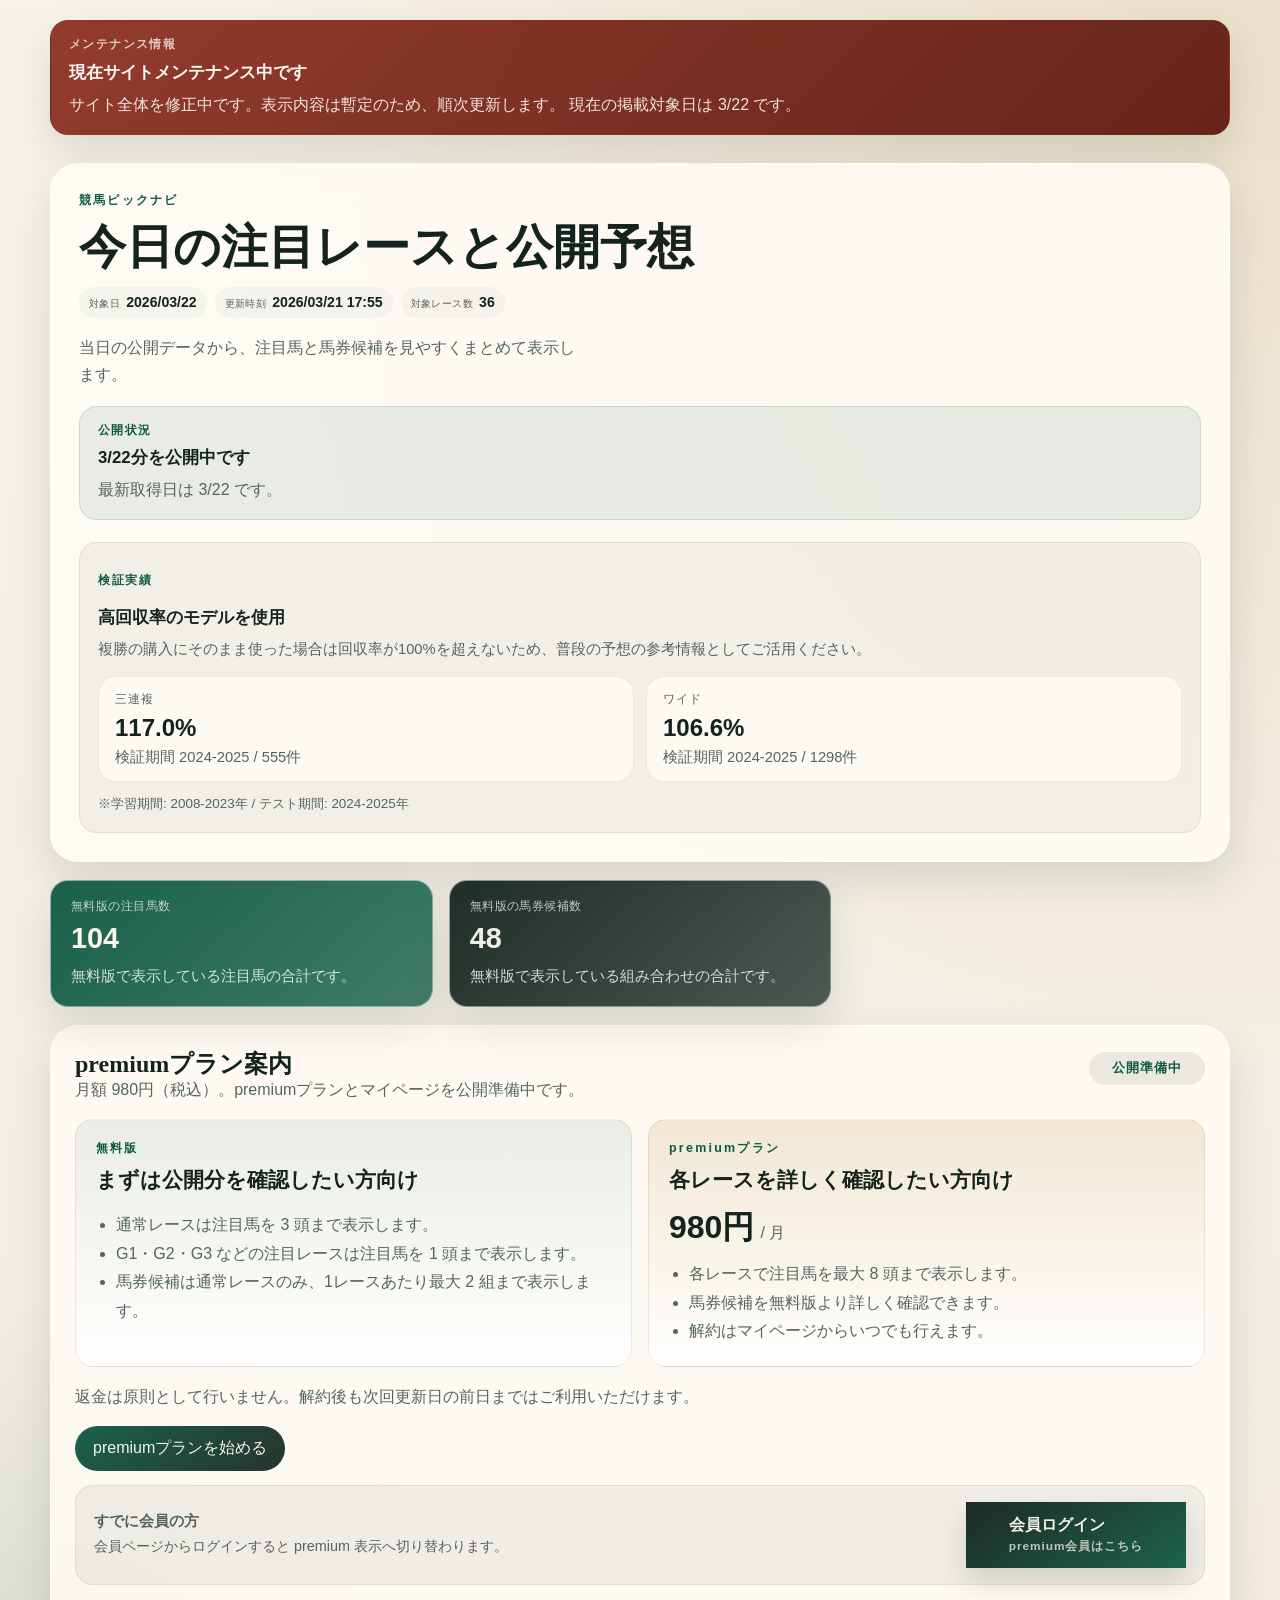
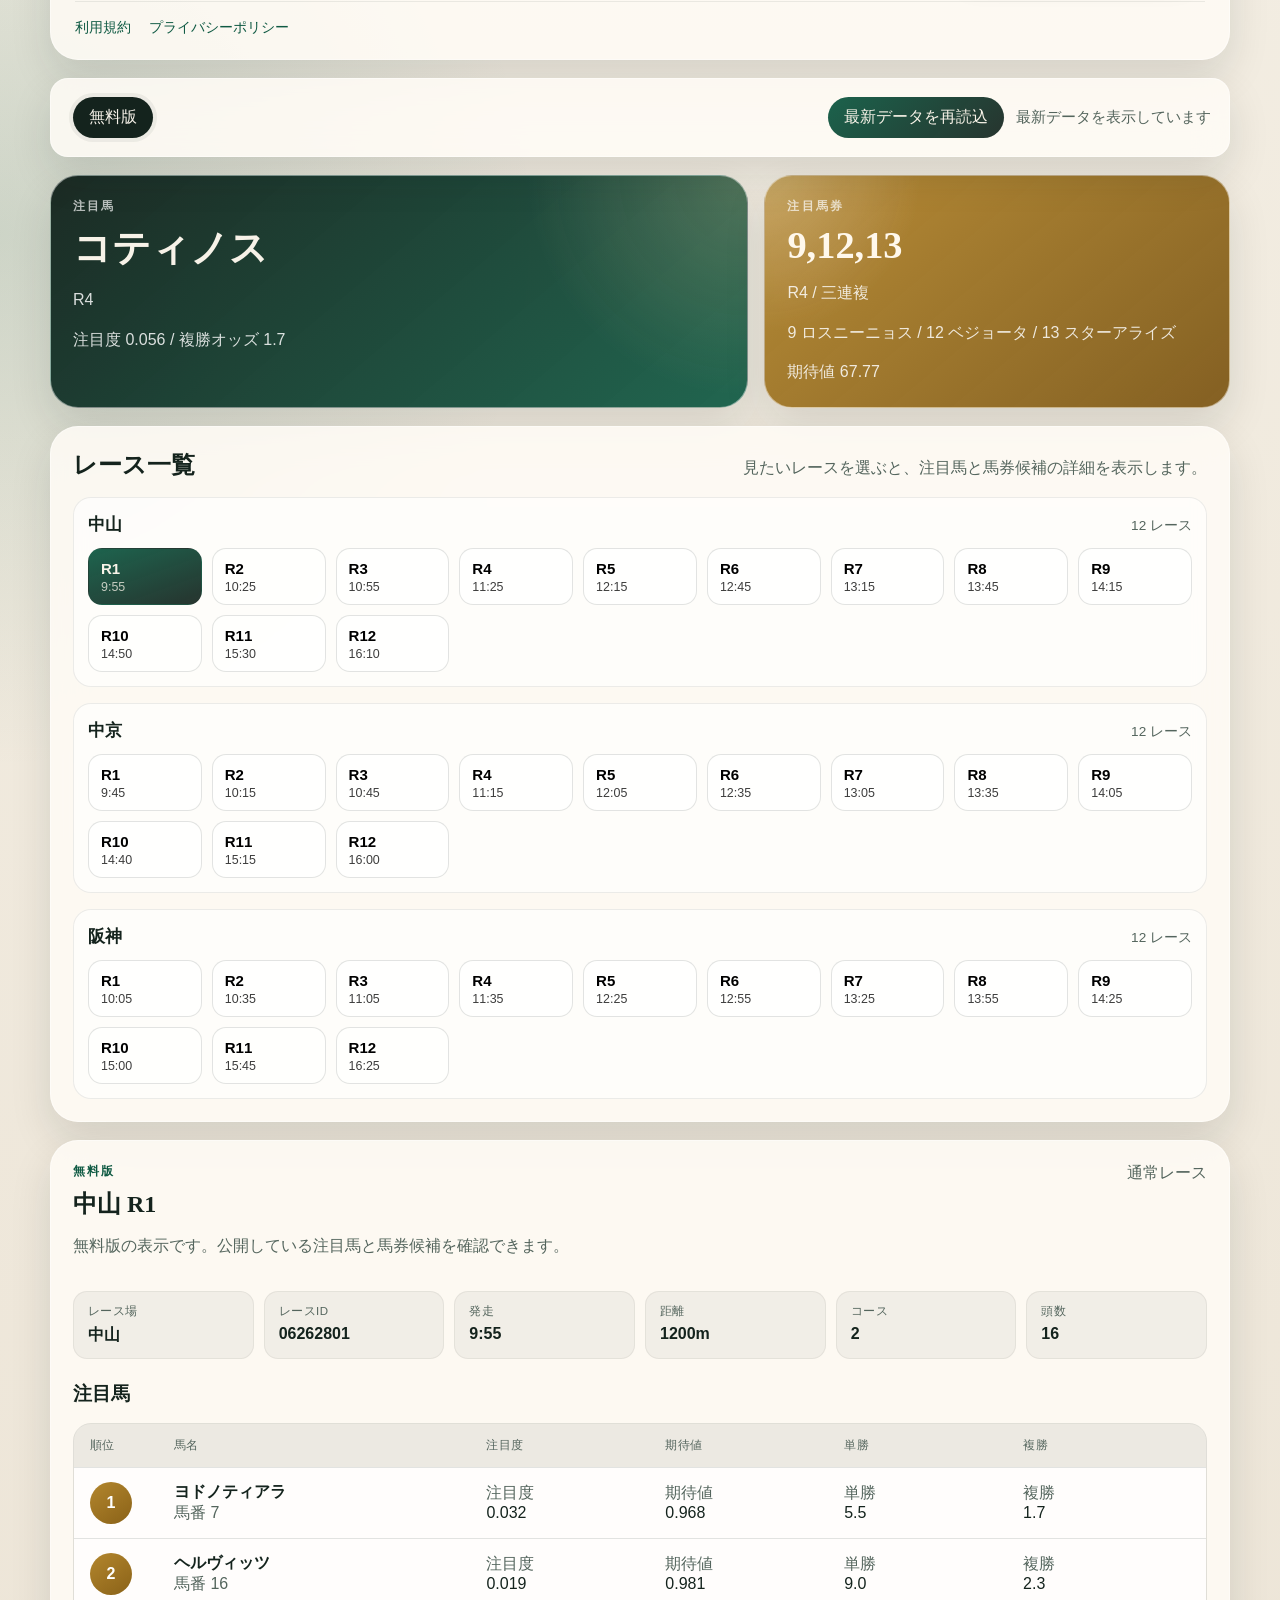
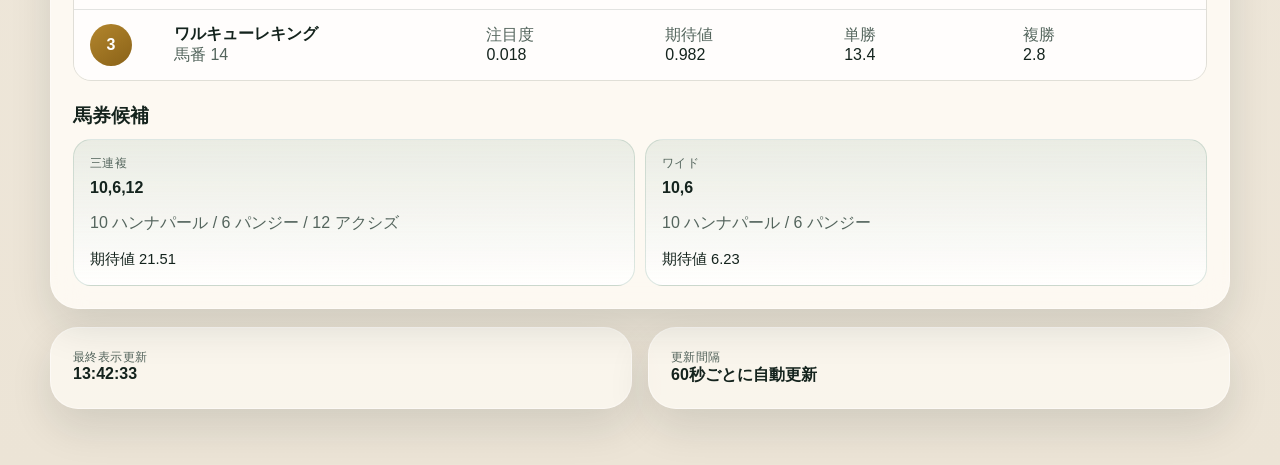
==== commit 1b0248dd: "Remove demo login and use real premium members" ====
--- a/public/index.html
+++ b/public/index.html
@@ -76,7 +76,7 @@
           </article>
         </section>
 
-        <section class="offer-shell" aria-labelledby="offerHeading">
+        <section class="offer-shell" id="offerShell" aria-labelledby="offerHeading">
           <div class="section-head offer-head">
             <div>
               <h2 id="offerHeading">premiumプラン案内</h2>
@@ -106,14 +106,20 @@
             </article>
           </div>
           <p class="offer-note">
-            返金は原則として行いません。解約後も次回更新日の前日まではご利用いただける想定です。
+            返金は原則として行いません。解約後も次回更新日の前日まではご利用いただけます。
           </p>
           <div class="offer-actions">
             <a class="primary-link" href="/account.html">premiumプランを始める</a>
           </div>
           <div class="offer-login-row">
-            <span class="offer-login-label">すでに会員の方</span>
-            <a class="ghost-link offer-login-button" href="/account.html">会員ログイン</a>
+            <div class="offer-login-copy">
+              <span class="offer-login-label">すでに会員の方</span>
+              <p>会員ページからログインすると premium 表示へ切り替わります。</p>
+            </div>
+            <a class="offer-login-button" href="/account.html">
+              <span class="offer-login-button-title">会員ログイン</span>
+              <span class="offer-login-button-subtitle">premium会員はこちら</span>
+            </a>
           </div>
           <div class="site-links">
             <a href="/terms.html">利用規約</a>
--- a/public/preview/styles.css
+++ b/public/preview/styles.css
@@ -390,8 +390,25 @@
   display: flex;
   flex-wrap: wrap;
   align-items: center;
-  gap: 10px 12px;
+  justify-content: space-between;
+  gap: 14px;
   margin-top: 14px;
+  padding: 16px 18px;
+  border-radius: 18px;
+  background: rgba(20, 35, 29, 0.05);
+  border: 1px solid rgba(20, 35, 29, 0.08);
+}
+
+.offer-login-copy {
+  display: grid;
+  gap: 4px;
+}
+
+.offer-login-copy p {
+  margin: 0;
+  color: var(--muted);
+  font-size: 0.9rem;
+  line-height: 1.6;
 }
 
 .offer-login-label {
@@ -424,11 +441,27 @@
 }
 
 .offer-login-button {
-  min-width: 148px;
+  display: inline-grid;
+  gap: 3px;
+  min-width: 220px;
+  padding: 13px 18px;
   justify-content: center;
-  background: rgba(20, 35, 29, 0.08);
-  border-color: rgba(20, 35, 29, 0.18);
+  text-decoration: none;
+  background: linear-gradient(145deg, rgba(20, 35, 29, 0.96), rgba(15, 90, 67, 0.94));
+  color: #f8f3e8;
+  border: 0;
+  box-shadow: 0 14px 28px rgba(20, 35, 29, 0.14);
   font-weight: 700;
+}
+
+.offer-login-button-title {
+  font-size: 0.98rem;
+}
+
+.offer-login-button-subtitle {
+  font-size: 0.74rem;
+  letter-spacing: 0.08em;
+  color: rgba(248, 243, 232, 0.74);
 }
 
 .site-links {
@@ -640,15 +673,45 @@
 
 .race-nav {
   display: grid;
-  grid-template-columns: repeat(auto-fit, minmax(148px, 1fr));
+  gap: 16px;
+}
+
+.race-venue-group {
+  padding: 14px;
+  border-radius: 18px;
+  background: rgba(255, 255, 255, 0.56);
+  border: 1px solid rgba(20, 35, 29, 0.08);
+}
+
+.race-venue-head {
+  display: flex;
+  align-items: baseline;
+  justify-content: space-between;
   gap: 12px;
+  margin-bottom: 12px;
+}
+
+.race-venue-name {
+  font-family: "Hiragino Mincho ProN", "Yu Mincho", Georgia, serif;
+  font-size: 1.08rem;
+}
+
+.race-venue-count {
+  color: var(--muted);
+  font-size: 0.85rem;
+}
+
+.race-nav-grid {
+  display: grid;
+  grid-template-columns: repeat(auto-fit, minmax(108px, 1fr));
+  gap: 10px;
 }
 
 .race-chip {
   border: 1px solid var(--line);
-  border-radius: 16px;
+  border-radius: 14px;
   background: rgba(255, 255, 255, 0.62);
-  padding: 14px 14px 12px;
+  padding: 11px 12px 10px;
   text-align: left;
   cursor: pointer;
   transition: transform 180ms ease, border-color 180ms ease, background 180ms ease;
@@ -668,15 +731,15 @@
 .race-chip-num {
   display: block;
   font-weight: 700;
-  font-size: 1rem;
+  font-size: 0.94rem;
 }
 
 .race-chip-meta {
   display: block;
-  margin-top: 4px;
+  margin-top: 3px;
   color: inherit;
   opacity: 0.76;
-  font-size: 0.85rem;
+  font-size: 0.78rem;
 }
 
 .detail-head {
@@ -1013,10 +1076,52 @@
 
   .offer-login-row {
     align-items: stretch;
+    padding: 14px;
   }
 
   .offer-login-button {
     width: 100%;
+    min-width: 0;
+  }
+
+  .race-nav {
+    gap: 12px;
+  }
+
+  .race-venue-group {
+    padding: 12px;
+    border-radius: 14px;
+  }
+
+  .race-venue-head {
+    margin-bottom: 10px;
+  }
+
+  .race-venue-name {
+    font-size: 0.98rem;
+  }
+
+  .race-venue-count {
+    font-size: 0.76rem;
+  }
+
+  .race-nav-grid {
+    grid-template-columns: repeat(4, minmax(0, 1fr));
+    gap: 8px;
+  }
+
+  .race-chip {
+    padding: 9px 8px 8px;
+    border-radius: 12px;
+  }
+
+  .race-chip-num {
+    font-size: 0.82rem;
+  }
+
+  .race-chip-meta {
+    margin-top: 2px;
+    font-size: 0.7rem;
   }
 
   .table-head {
